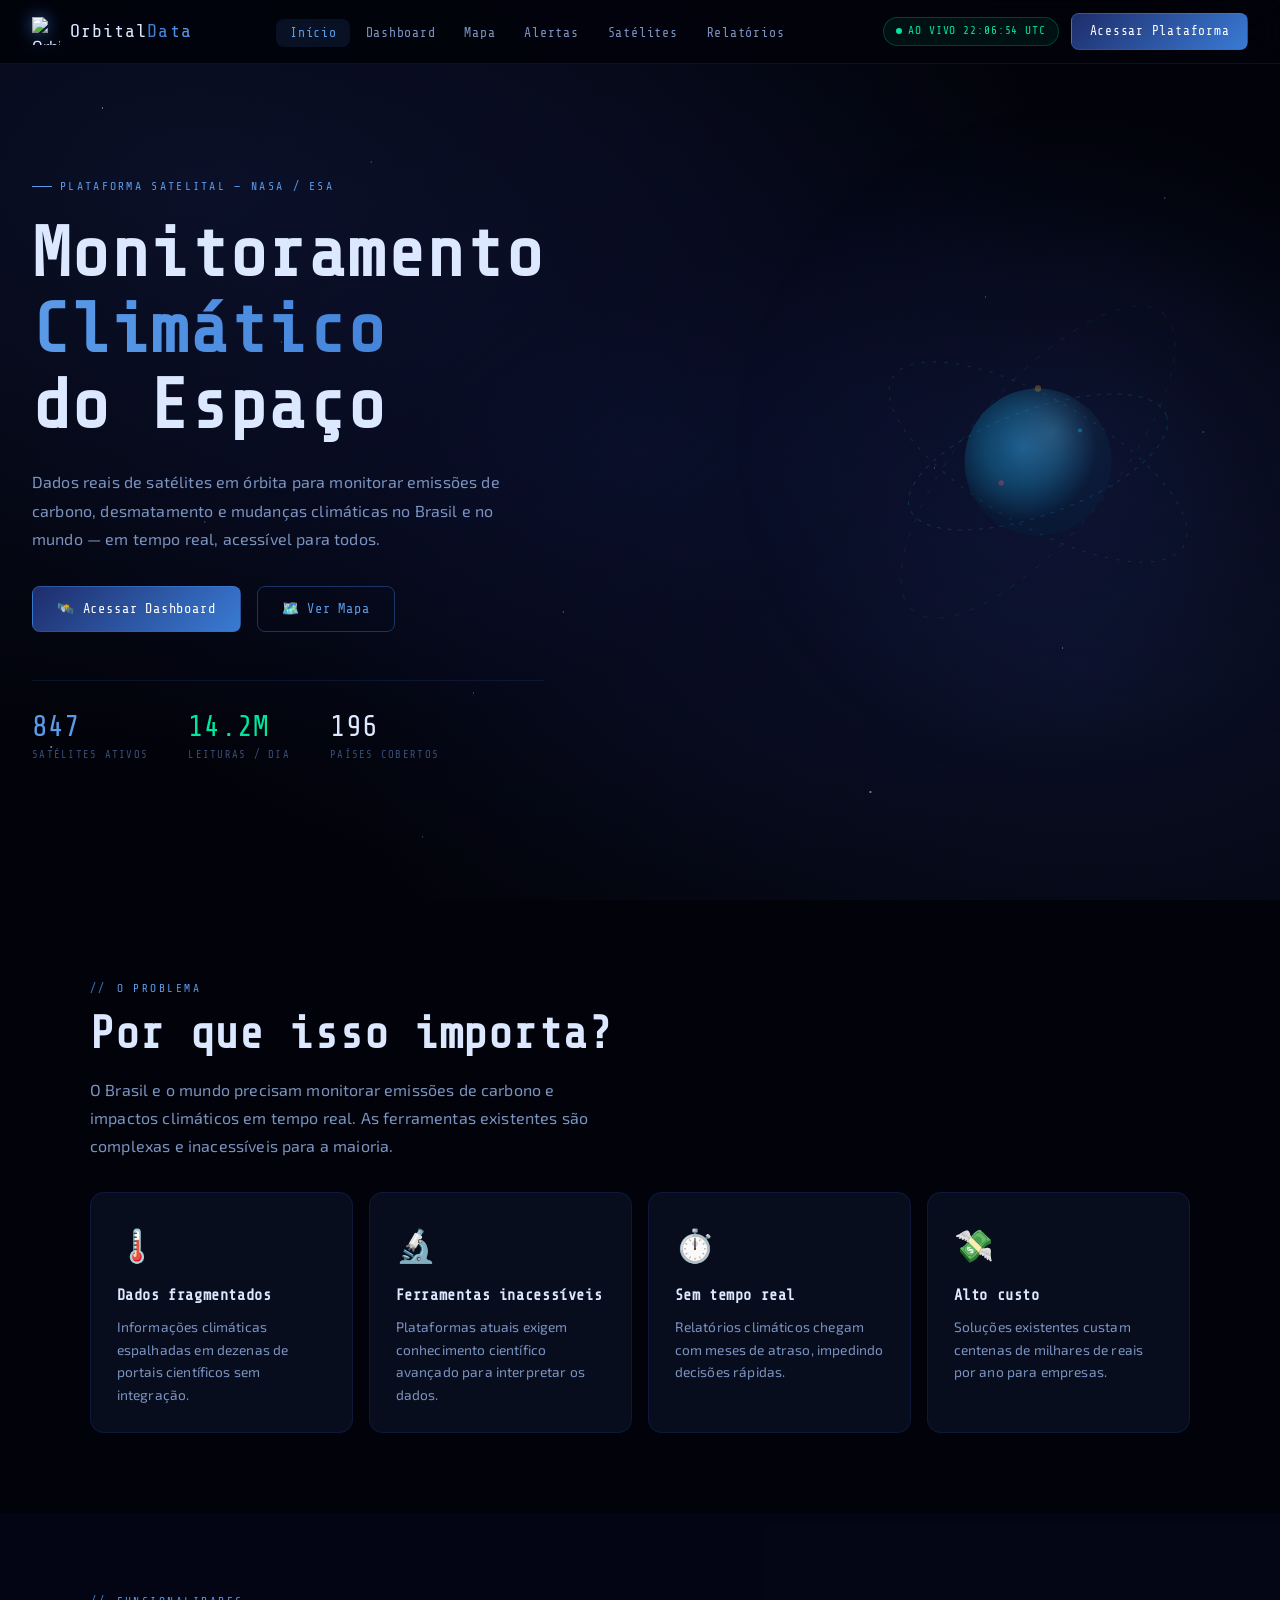
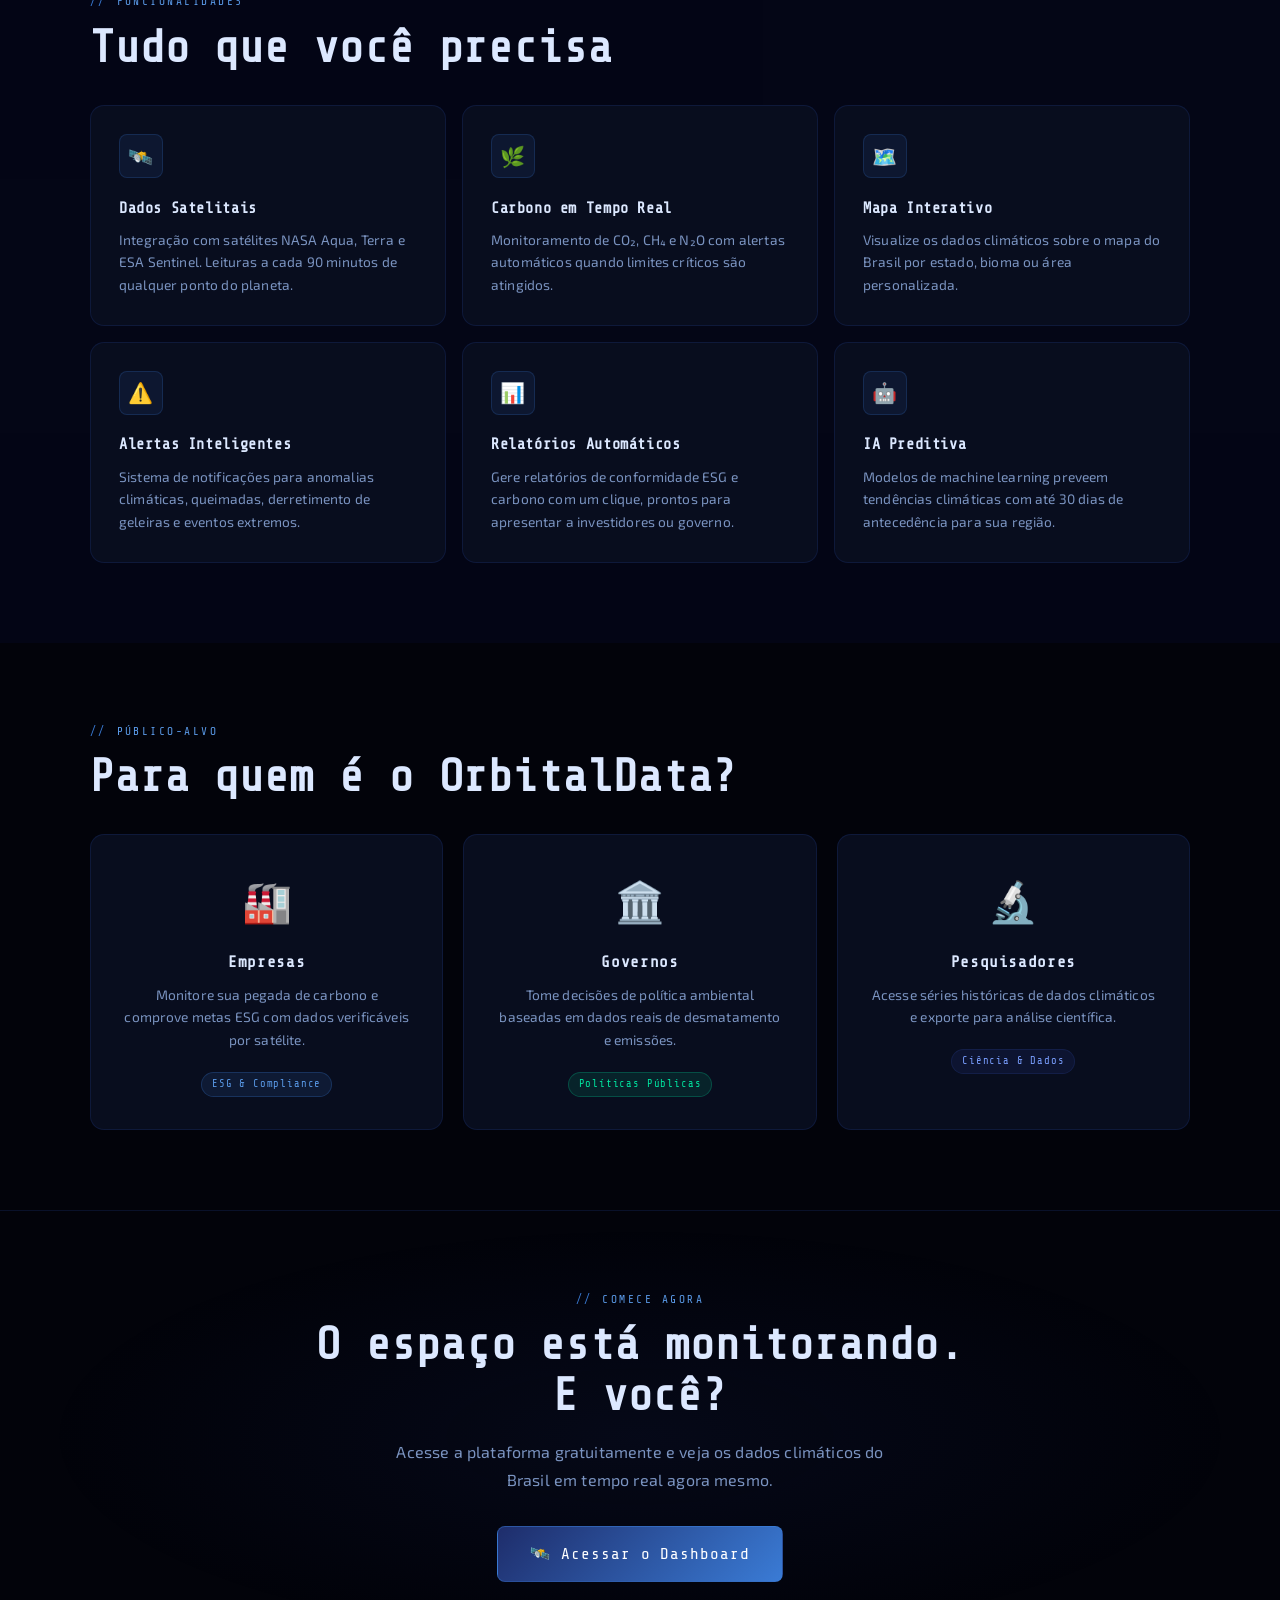
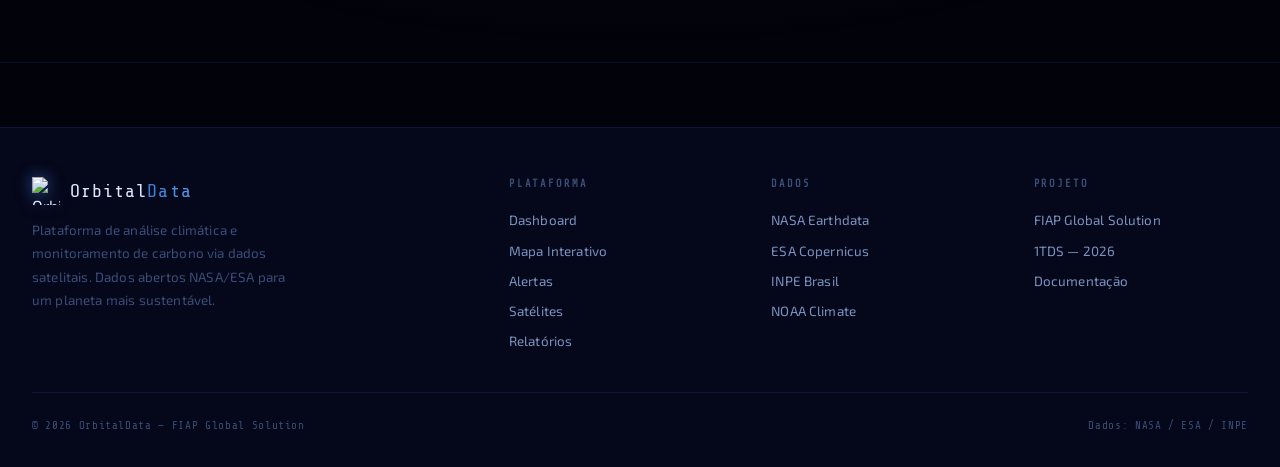
==== index.html @ 664d5ee8 "feat: estrutura inicial do projeto OrbitalData" ====
<!DOCTYPE html>
<html lang="pt-BR">
<head>
  <meta charset="UTF-8" />
  <meta name="viewport" content="width=device-width, initial-scale=1.0" />
  <link rel="icon" type="image/png" href="assets/orbitaldata.png" />
  <title>OrbitalData — Análise Climática via Satélite</title>
  <link rel="stylesheet" href="css/style.css" />
  <link rel="stylesheet" href="css/navbar.css" />
  <link rel="stylesheet" href="css/hero.css" />
  <link rel="stylesheet" href="css/components.css" />
</head>
<body>

  <!-- Fundo estrelado -->
  <div class="stars-bg"></div>

  <div class="page-wrapper">

    <!-- ══════════════════════════════════════
         NAVBAR
    ══════════════════════════════════════ -->
    <nav class="navbar">
      <div class="nav-logo">
        <img src="assets/orbitaldata.png" class="logo-img" alt="OrbitalData" />
        <span>Orbital<em>Data</em></span>
      </div>

      <ul class="nav-links">
        <li><a href="index.html" class="active">Início</a></li>
        <li><a href="pages/dashboard.html">Dashboard</a></li>
        <li><a href="pages/mapa.html">Mapa</a></li>
        <li><a href="pages/alertas.html">Alertas</a></li>
        <li><a href="pages/satelites.html">Satélites</a></li>
        <li><a href="pages/relatorios.html">Relatórios</a></li>
      </ul>

      <div class="nav-actions">
        <div class="nav-badge">
          <span class="dot"></span>
          AO VIVO
        </div>
        <a href="pages/dashboard.html" class="btn-nav">Acessar Plataforma</a>
      </div>
    </nav>

    <!-- ══════════════════════════════════════
         HERO
    ══════════════════════════════════════ -->
    <section class="hero">
      <div class="hero-glow"></div>

      <div class="hero-content fade-up">
        <div class="hero-eyebrow">Plataforma Satelital — NASA / ESA</div>

        <h1 class="hero-title">
          Monitoramento
          <span class="accent">Climático</span>
          do Espaço
        </h1>

        <p class="hero-desc">
          Dados reais de satélites em órbita para monitorar emissões de carbono,
          desmatamento e mudanças climáticas no Brasil e no mundo —
          em tempo real, acessível para todos.
        </p>

        <div class="hero-actions">
          <a href="pages/dashboard.html" class="btn btn-primary">
            🛰️ Acessar Dashboard
          </a>
          <a href="pages/mapa.html" class="btn btn-secondary">
            🗺️ Ver Mapa
          </a>
        </div>

        <div class="hero-stats">
          <div>
            <div class="hero-stat-val blue">847</div>
            <div class="hero-stat-label">Satélites Ativos</div>
          </div>
          <div>
            <div class="hero-stat-val green">14.2M</div>
            <div class="hero-stat-label">Leituras / Dia</div>
          </div>
          <div>
            <div class="hero-stat-val magenta">196</div>
            <div class="hero-stat-label">Países Cobertos</div>
          </div>
        </div>
      </div>

      <!-- Animação de órbita decorativa -->
      <div class="hero-orbit-viz fade-in delay-3">
        <svg viewBox="0 0 400 400" width="420" height="420" xmlns="http://www.w3.org/2000/svg">
          <!-- Terra -->
          <circle cx="200" cy="200" r="70" fill="url(#earthGrad)" />
          <circle cx="200" cy="200" r="70" fill="url(#cloudGrad)" opacity="0.3" />

          <!-- Órbitas -->
          <ellipse cx="200" cy="200" rx="130" ry="50" fill="none"
            stroke="rgba(0,195,255,0.2)" stroke-width="1" stroke-dasharray="4 6"
            transform="rotate(-20 200 200)" />
          <ellipse cx="200" cy="200" rx="160" ry="60" fill="none"
            stroke="rgba(0,255,157,0.15)" stroke-width="1" stroke-dasharray="3 8"
            transform="rotate(30 200 200)" />
          <ellipse cx="200" cy="200" rx="185" ry="70" fill="none"
            stroke="rgba(0,195,255,0.1)" stroke-width="1" stroke-dasharray="5 10"
            transform="rotate(-50 200 200)" />

          <!-- Satélite 1 -->
          <g id="sat1">
            <rect x="-6" y="-3" width="12" height="6" rx="1"
              fill="#00c3ff" opacity="0.9" />
            <rect x="-14" y="-1" width="8" height="2" rx="1" fill="#00c3ff" opacity="0.6" />
            <rect x="6" y="-1" width="8" height="2" rx="1" fill="#00c3ff" opacity="0.6" />
            <circle cx="0" cy="0" r="2" fill="white" opacity="0.9" />
          </g>

          <!-- Satélite 2 -->
          <g id="sat2">
            <rect x="-5" y="-2.5" width="10" height="5" rx="1"
              fill="#00ff9d" opacity="0.9" />
            <rect x="-12" y="-1" width="7" height="2" rx="1" fill="#00ff9d" opacity="0.6" />
            <rect x="5" y="-1" width="7" height="2" rx="1" fill="#00ff9d" opacity="0.6" />
          </g>

          <!-- Ponto de dados -->
          <circle cx="200" cy="130" r="3" fill="#ffb830" opacity="0.8">
            <animate attributeName="opacity" values="0.8;0.2;0.8" dur="2s" repeatCount="indefinite" />
          </circle>
          <circle cx="240" cy="170" r="2" fill="#00c3ff" opacity="0.6">
            <animate attributeName="opacity" values="0.6;0.1;0.6" dur="1.5s" repeatCount="indefinite" />
          </circle>
          <circle cx="165" cy="220" r="2.5" fill="#ff4560" opacity="0.7">
            <animate attributeName="opacity" values="0.7;0.2;0.7" dur="2.5s" repeatCount="indefinite" />
          </circle>

          <defs>
            <radialGradient id="earthGrad" cx="40%" cy="40%">
              <stop offset="0%" stop-color="#1a6b9a" />
              <stop offset="50%" stop-color="#0d4a6b" />
              <stop offset="100%" stop-color="#041428" />
            </radialGradient>
            <radialGradient id="cloudGrad" cx="60%" cy="30%">
              <stop offset="0%" stop-color="rgba(255,255,255,0.4)" />
              <stop offset="100%" stop-color="transparent" />
            </radialGradient>
          </defs>

          <!-- Animações dos satélites -->
          <animateTransform attributeName="transform" type="rotate"
            values="0 200 200;360 200 200" dur="12s" repeatCount="indefinite"
            xlink:href="#sat1" />
          <animateTransform attributeName="transform" type="rotate"
            values="180 200 200;-180 200 200" dur="18s" repeatCount="indefinite"
            xlink:href="#sat2" />
        </svg>
      </div>
    </section>

    <!-- ══════════════════════════════════════
         PROBLEMA QUE RESOLVE
    ══════════════════════════════════════ -->
    <section class="section-block">
      <div class="section-inner">
        <div class="section-eyebrow">O Problema</div>
        <h2 class="section-title">Por que isso importa?</h2>
        <p class="section-subtitle">
          O Brasil e o mundo precisam monitorar emissões de carbono e impactos climáticos
          em tempo real. As ferramentas existentes são complexas e inacessíveis para a maioria.
        </p>

        <div class="problem-grid mt-2">
          <div class="problem-card">
            <div class="problem-icon">🌡️</div>
            <h3>Dados fragmentados</h3>
            <p>Informações climáticas espalhadas em dezenas de portais científicos sem integração.</p>
          </div>
          <div class="problem-card">
            <div class="problem-icon">🔬</div>
            <h3>Ferramentas inacessíveis</h3>
            <p>Plataformas atuais exigem conhecimento científico avançado para interpretar os dados.</p>
          </div>
          <div class="problem-card">
            <div class="problem-icon">⏱️</div>
            <h3>Sem tempo real</h3>
            <p>Relatórios climáticos chegam com meses de atraso, impedindo decisões rápidas.</p>
          </div>
          <div class="problem-card">
            <div class="problem-icon">💸</div>
            <h3>Alto custo</h3>
            <p>Soluções existentes custam centenas de milhares de reais por ano para empresas.</p>
          </div>
        </div>
      </div>
    </section>

    <!-- ══════════════════════════════════════
         FEATURES
    ══════════════════════════════════════ -->
    <section class="section-block section-dark">
      <div class="section-inner">
        <div class="section-eyebrow">Funcionalidades</div>
        <h2 class="section-title">Tudo que você precisa</h2>

        <div class="grid-3 mt-2">
          <div class="feature-card fade-up delay-1">
            <div class="feature-icon">🛰️</div>
            <h3 class="feature-title">Dados Satelitais</h3>
            <p class="feature-desc">
              Integração com satélites NASA Aqua, Terra e ESA Sentinel.
              Leituras a cada 90 minutos de qualquer ponto do planeta.
            </p>
          </div>
          <div class="feature-card fade-up delay-2">
            <div class="feature-icon">🌿</div>
            <h3 class="feature-title">Carbono em Tempo Real</h3>
            <p class="feature-desc">
              Monitoramento de CO₂, CH₄ e N₂O com alertas automáticos
              quando limites críticos são atingidos.
            </p>
          </div>
          <div class="feature-card fade-up delay-3">
            <div class="feature-icon">🗺️</div>
            <h3 class="feature-title">Mapa Interativo</h3>
            <p class="feature-desc">
              Visualize os dados climáticos sobre o mapa do Brasil
              por estado, bioma ou área personalizada.
            </p>
          </div>
          <div class="feature-card fade-up delay-1">
            <div class="feature-icon">⚠️</div>
            <h3 class="feature-title">Alertas Inteligentes</h3>
            <p class="feature-desc">
              Sistema de notificações para anomalias climáticas, queimadas,
              derretimento de geleiras e eventos extremos.
            </p>
          </div>
          <div class="feature-card fade-up delay-2">
            <div class="feature-icon">📊</div>
            <h3 class="feature-title">Relatórios Automáticos</h3>
            <p class="feature-desc">
              Gere relatórios de conformidade ESG e carbono com um clique,
              prontos para apresentar a investidores ou governo.
            </p>
          </div>
          <div class="feature-card fade-up delay-3">
            <div class="feature-icon">🤖</div>
            <h3 class="feature-title">IA Preditiva</h3>
            <p class="feature-desc">
              Modelos de machine learning preveem tendências climáticas
              com até 30 dias de antecedência para sua região.
            </p>
          </div>
        </div>
      </div>
    </section>

    <!-- ══════════════════════════════════════
         QUEM USA
    ══════════════════════════════════════ -->
    <section class="section-block">
      <div class="section-inner">
        <div class="section-eyebrow">Público-Alvo</div>
        <h2 class="section-title">Para quem é o OrbitalData?</h2>

        <div class="audience-grid mt-2">
          <div class="audience-card">
            <div class="audience-icon">🏭</div>
            <h3>Empresas</h3>
            <p>Monitore sua pegada de carbono e comprove metas ESG com dados verificáveis por satélite.</p>
            <span class="badge badge-cyan">ESG & Compliance</span>
          </div>
          <div class="audience-card">
            <div class="audience-icon">🏛️</div>
            <h3>Governos</h3>
            <p>Tome decisões de política ambiental baseadas em dados reais de desmatamento e emissões.</p>
            <span class="badge badge-green">Políticas Públicas</span>
          </div>
          <div class="audience-card">
            <div class="audience-icon">🔬</div>
            <h3>Pesquisadores</h3>
            <p>Acesse séries históricas de dados climáticos e exporte para análise científica.</p>
            <span class="badge badge-mag">Ciência & Dados</span>
          </div>
        </div>
      </div>
    </section>

    <!-- ══════════════════════════════════════
         CTA FINAL
    ══════════════════════════════════════ -->
    <section class="section-block cta-section">
      <div class="section-inner text-center">
        <div class="section-eyebrow" style="justify-content:center;">Comece agora</div>
        <h2 class="section-title" style="margin:0 auto 1rem;">
          O espaço está monitorando.<br>
          <span class="text-cyan">E você?</span>
        </h2>
        <p class="section-subtitle" style="margin:0 auto 2rem;">
          Acesse a plataforma gratuitamente e veja os dados climáticos do Brasil
          em tempo real agora mesmo.
        </p>
        <a href="pages/dashboard.html" class="btn btn-primary" style="font-size:1rem; padding: 0.875rem 2rem;">
          🛰️ Acessar o Dashboard
        </a>
      </div>
    </section>

    <!-- ══════════════════════════════════════
         FOOTER
    ══════════════════════════════════════ -->
    <footer class="footer">
      <div class="footer-grid">
        <div class="footer-brand">
          <div class="nav-logo">
            <img src="assets/orbitaldata.png" class="logo-img" alt="OrbitalData" />
            <span>Orbital<em>Data</em></span>
          </div>
          <p>Plataforma de análise climática e monitoramento de carbono via dados satelitais. Dados abertos NASA/ESA para um planeta mais sustentável.</p>
        </div>
        <div class="footer-col">
          <h4>Plataforma</h4>
          <a href="pages/dashboard.html">Dashboard</a>
          <a href="pages/mapa.html">Mapa Interativo</a>
          <a href="pages/alertas.html">Alertas</a>
          <a href="pages/satelites.html">Satélites</a>
          <a href="pages/relatorios.html">Relatórios</a>
        </div>
        <div class="footer-col">
          <h4>Dados</h4>
          <a href="#">NASA Earthdata</a>
          <a href="#">ESA Copernicus</a>
          <a href="#">INPE Brasil</a>
          <a href="#">NOAA Climate</a>
        </div>
        <div class="footer-col">
          <h4>Projeto</h4>
          <a href="#">FIAP Global Solution</a>
          <a href="#">1TDS — 2026</a>
          <a href="#">Documentação</a>
        </div>
      </div>
      <div class="footer-bottom">
        <span>© 2026 OrbitalData — FIAP Global Solution</span>
        <span>Dados: NASA / ESA / INPE</span>
      </div>
    </footer>

  </div><!-- /page-wrapper -->

  <script src="js/main.js"></script>
</body>
</html>
---- css/style.css ----
/* =============================================
   ORBITALDATA — Base: Variáveis, Reset, Tipografia
   ============================================= */

@import url('https://fonts.googleapis.com/css2?family=Share+Tech+Mono&family=Exo+2:wght@300;400;500;600;700;800&family=JetBrains+Mono:wght@300;400;500&display=swap');

:root {
  /* Fundos */
  --space-black:   #02030a;
  --deep-navy:     #05071a;
  --panel:         #080d1e;
  --panel-mid:     #0c1228;
  --panel-light:   #111830;
  --border:        rgba(40, 70, 160, 0.22);
  --border-glow:   rgba(50, 100, 200, 0.50);

  /* Cores */
  --blue:          #3a7bd5;
  --blue-bright:   #5a9ae8;
  --navy:          #1e2d6b;
  --galaxy:        #2a3f8f;
  --green:         #00e5a0;
  --green-dim:     rgba(0, 229, 160, 0.5);
  --amber:         #ffb830;
  --red:           #ff4560;

  /* Texto */
  --text-primary:  #dce8ff;
  --text-secondary:#7a93c0;
  --text-muted:    #3a4e78;

  /* Fontes */
  --font-display:  'Share Tech Mono', monospace;
  --font-body:     'Exo 2', sans-serif;
  --font-mono:     'JetBrains Mono', monospace;

  /* Misc */
  --radius:        8px;
  --radius-lg:     14px;
  --transition:    0.25s cubic-bezier(0.4, 0, 0.2, 1);
  --glow-blue:     0 0 28px rgba(58, 123, 213, 0.35), 0 0 60px rgba(58, 123, 213, 0.12);
  --glow-navy:     0 0 28px rgba(30, 45, 107, 0.50), 0 0 60px rgba(30, 45, 107, 0.20);
}

/* ── Reset ── */
*, *::before, *::after { box-sizing: border-box; margin: 0; padding: 0; }
html { scroll-behavior: smooth; font-size: 16px; }
body {
  background: var(--space-black);
  color: var(--text-primary);
  font-family: var(--font-body);
  font-weight: 400;
  font-size: 1rem;
  line-height: 1.65;
  letter-spacing: 0.01em;
  overflow-x: hidden;
  min-height: 100vh;
}
a { color: inherit; text-decoration: none; }
img { display: block; max-width: 100%; }
button { cursor: pointer; border: none; background: none; font: inherit; }
ul { list-style: none; }

/* ── Scrollbar ── */
::-webkit-scrollbar { width: 5px; }
::-webkit-scrollbar-track { background: var(--deep-navy); }
::-webkit-scrollbar-thumb { background: var(--panel-light); border-radius: 3px; }

/* ── Fundo estrelado ── */
.stars-bg {
  position: fixed; inset: 0; z-index: 0;
  background:
    radial-gradient(ellipse at 15% 20%, rgba(30, 45, 107, 0.30) 0%, transparent 55%),
    radial-gradient(ellipse at 85% 75%, rgba(42, 63, 143, 0.20) 0%, transparent 50%),
    radial-gradient(ellipse at 50% 50%, rgba(10, 15, 50, 0.5) 0%, transparent 70%),
    var(--space-black);
  pointer-events: none;
}
.stars-bg::before {
  content: '';
  position: absolute; inset: 0;
  background-image:
    radial-gradient(1px 1px at 8%  12%, rgba(255,255,255,0.75) 0%, transparent 100%),
    radial-gradient(1px 1px at 22% 38%, rgba(200,220,255,0.50) 0%, transparent 100%),
    radial-gradient(1.5px 1.5px at 58% 6%, rgba(180,200,255,0.85) 0%, transparent 100%),
    radial-gradient(1px 1px at 73% 52%, rgba(255,255,255,0.45) 0%, transparent 100%),
    radial-gradient(1px 1px at 91% 22%, rgba(200,210,255,0.60) 0%, transparent 100%),
    radial-gradient(1px 1px at 44% 68%, rgba(255,255,255,0.50) 0%, transparent 100%),
    radial-gradient(1.5px 1.5px at 4% 83%, rgba(255,255,255,0.70) 0%, transparent 100%),
    radial-gradient(1px 1px at 33% 93%, rgba(200,210,255,0.40) 0%, transparent 100%),
    radial-gradient(1px 1px at 83% 72%, rgba(255,255,255,0.60) 0%, transparent 100%),
    radial-gradient(1px 1px at 16% 58%, rgba(200,210,255,0.55) 0%, transparent 100%),
    radial-gradient(1.5px 1.5px at 68% 88%, rgba(255,255,255,0.70) 0%, transparent 100%),
    radial-gradient(1px 1px at 29% 18%, rgba(255,255,255,0.40) 0%, transparent 100%),
    radial-gradient(1px 1px at 94% 48%, rgba(200,210,255,0.60) 0%, transparent 100%),
    radial-gradient(1px 1px at 77% 33%, rgba(255,255,255,0.45) 0%, transparent 100%),
    radial-gradient(1px 1px at 37% 77%, rgba(200,210,255,0.50) 0%, transparent 100%);
}

/* ── Layout ── */
.page-wrapper  { position: relative; z-index: 1; }
.app-layout    { display: flex; min-height: 100vh; }
.main-content  { flex: 1; min-width: 0; padding: 1.5rem; padding-top: calc(64px + 1.5rem); }

/* ── Grid helpers ── */
.grid-2    { display: grid; grid-template-columns: repeat(2, 1fr); gap: 1rem; }
.grid-3    { display: grid; grid-template-columns: repeat(3, 1fr); gap: 1rem; }
.grid-4    { display: grid; grid-template-columns: repeat(4, 1fr); gap: 1rem; }
.grid-auto { display: grid; grid-template-columns: repeat(auto-fill, minmax(280px, 1fr)); gap: 1rem; }

/* ── Animações ── */
.fade-in { animation: fadeIn 0.6s ease forwards; }
.fade-up { animation: fadeUp 0.6s cubic-bezier(0.4,0,0.2,1) forwards; }
@keyframes fadeIn { from { opacity: 0; }             to { opacity: 1; transform: none; } }
@keyframes fadeUp { from { opacity: 0; transform: translateY(18px); } to { opacity: 1; transform: translateY(0); } }
.delay-1 { animation-delay: 0.1s; }
.delay-2 { animation-delay: 0.2s; }
.delay-3 { animation-delay: 0.3s; }
.delay-4 { animation-delay: 0.4s; }
.delay-5 { animation-delay: 0.5s; }

/* ── Utilidades ── */
.mono           { font-family: var(--font-mono); }
.text-blue      { color: var(--blue); }
.text-bright    { color: var(--blue-bright); }
.text-green     { color: var(--green); }
.text-amber     { color: var(--amber); }
.text-red       { color: var(--red); }
.text-muted     { color: var(--text-muted); }
.text-secondary { color: var(--text-secondary); }
.text-sm        { font-size: 0.85rem; }
.text-xs        { font-size: 0.73rem; }
.font-bold      { font-weight: 700; }
.font-display   { font-family: var(--font-display); }
.uppercase      { text-transform: uppercase; letter-spacing: 0.08em; }
.mb-05 { margin-bottom: 0.5rem; }
.mb-1  { margin-bottom: 1rem;   }
.mb-15 { margin-bottom: 1.5rem; }
.mb-2  { margin-bottom: 2rem;   }
.mt-1  { margin-top: 1rem;      }
.mt-2  { margin-top: 2rem;      }
.flex            { display: flex; }
.items-center    { align-items: center; }
.gap-05          { gap: 0.5rem; }
.gap-1           { gap: 1rem;   }
.gap-15          { gap: 1.5rem; }
.justify-between { justify-content: space-between; }
.w-full          { width: 100%; }
.relative        { position: relative; }
.overflow-hidden { overflow: hidden; }
.text-center     { text-align: center; }

/* ── Responsivo base ── */
@media (max-width: 1024px) {
  .grid-4 { grid-template-columns: repeat(2, 1fr); }
}
@media (max-width: 768px) {
  .grid-2, .grid-3 { grid-template-columns: 1fr; }
  .main-content { padding: 1rem; padding-top: calc(64px + 1rem); }
}
---- css/navbar.css ----
/* =============================================
   ORBITALDATA — Navbar
   ============================================= */

.navbar {
  position: fixed; top: 0; left: 0; right: 0; z-index: 1000;
  height: 64px;
  display: flex; align-items: center; justify-content: space-between;
  padding: 0 2rem;
  background: rgba(2, 3, 10, 0.90);
  backdrop-filter: blur(24px);
  border-bottom: 1px solid var(--border);
}

.nav-logo {
  display: flex; align-items: center; gap: 0.6rem;
}
.nav-logo img.logo-img {
  width: 28px; height: 28px;
  object-fit: contain;
  filter: drop-shadow(0 0 8px rgba(58, 123, 213, 0.7));
}
.nav-logo span {
  font-family: var(--font-display);
  font-size: 1.15rem;
  letter-spacing: 0.06em;
  color: var(--text-primary);
}
.nav-logo span em {
  background: linear-gradient(90deg, var(--blue), var(--blue-bright));
  -webkit-background-clip: text;
  -webkit-text-fill-color: transparent;
  background-clip: text;
  font-style: normal;
}

.nav-links {
  display: flex; align-items: center; gap: 0.1rem;
}
.nav-links a {
  padding: 0.4rem 0.85rem;
  font-family: var(--font-display);
  font-size: 0.82rem;
  letter-spacing: 0.06em;
  color: var(--text-secondary);
  border-radius: var(--radius);
  transition: color var(--transition), background var(--transition);
}
.nav-links a:hover { color: var(--text-primary); background: var(--panel-light); }
.nav-links a.active { color: var(--blue-bright); background: rgba(58, 123, 213, 0.12); }

.nav-actions { display: flex; align-items: center; gap: 0.75rem; }

.nav-badge {
  display: flex; align-items: center; gap: 0.4rem;
  padding: 0.28rem 0.75rem;
  background: rgba(0, 229, 160, 0.07);
  border: 1px solid rgba(0, 229, 160, 0.22);
  border-radius: 20px;
  font-family: var(--font-display);
  font-size: 0.7rem;
  letter-spacing: 0.08em;
  color: var(--green);
}
.nav-badge .dot {
  width: 6px; height: 6px;
  background: var(--green);
  border-radius: 50%;
  animation: pulse-dot 2s infinite;
}
@keyframes pulse-dot {
  0%, 100% { opacity: 1; box-shadow: 0 0 0 0 rgba(0,229,160,0.5); }
  50%       { opacity: 0.5; box-shadow: 0 0 0 5px rgba(0,229,160,0); }
}

.btn-nav {
  padding: 0.42rem 1.1rem;
  background: linear-gradient(135deg, var(--navy), var(--blue));
  color: #fff;
  border-radius: var(--radius);
  font-family: var(--font-display);
  font-size: 0.8rem;
  letter-spacing: 0.06em;
  transition: opacity var(--transition), box-shadow var(--transition);
  border: 1px solid rgba(58,123,213,0.4);
}
.btn-nav:hover { opacity: 0.85; box-shadow: var(--glow-blue); }

@media (max-width: 1024px) { .nav-links { display: none; } }
---- css/hero.css ----
/* =============================================
   ORBITALDATA — Hero (Landing Page)
   ============================================= */

.hero {
  min-height: 100vh;
  display: flex; align-items: center; justify-content: space-between;
  gap: 2rem; flex-wrap: wrap;
  padding: 6rem 2rem 4rem;
  position: relative; overflow: hidden;
}
.hero-glow {
  position: absolute;
  width: 700px; height: 700px;
  background: radial-gradient(circle, rgba(30,45,107,0.25) 0%, transparent 70%);
  top: 50%; right: -150px;
  transform: translateY(-50%);
  pointer-events: none;
}
.hero-content { max-width: 600px; }

.hero-eyebrow {
  display: inline-flex; align-items: center; gap: 0.5rem;
  font-family: var(--font-display);
  font-size: 0.72rem;
  letter-spacing: 0.2em;
  text-transform: uppercase;
  color: var(--blue-bright);
  margin-bottom: 1.25rem;
}
.hero-eyebrow::before {
  content: '';
  display: block; width: 20px; height: 1px;
  background: var(--blue-bright);
}

.hero-title {
  font-family: var(--font-display);
  font-size: clamp(2.4rem, 6vw, 4.4rem);
  line-height: 1.08;
  letter-spacing: 0.02em;
  margin-bottom: 1.5rem;
}
.hero-title .accent {
  background: linear-gradient(90deg, var(--blue-bright), var(--blue));
  -webkit-background-clip: text;
  -webkit-text-fill-color: transparent;
  background-clip: text;
  display: block;
}

.hero-desc {
  font-family: var(--font-body);
  font-size: 1rem;
  color: var(--text-secondary);
  line-height: 1.8;
  margin-bottom: 2rem;
  max-width: 500px;
}

.hero-actions { display: flex; gap: 1rem; flex-wrap: wrap; }

.hero-stats {
  display: flex; gap: 2.5rem;
  margin-top: 3rem;
  padding-top: 2rem;
  border-top: 1px solid var(--border);
  flex-wrap: wrap;
}
.hero-stat-val {
  font-family: var(--font-display);
  font-size: 1.8rem;
  line-height: 1;
  margin-bottom: 0.3rem;
}
.hero-stat-val.blue   { color: var(--blue-bright); }
.hero-stat-val.green  { color: var(--green); }
.hero-stat-val.galaxy { color: #7a9fff; }
.hero-stat-label {
  font-family: var(--font-display);
  font-size: 0.66rem;
  color: var(--text-muted);
  text-transform: uppercase;
  letter-spacing: 0.12em;
}

.hero-orbit-viz { flex-shrink: 0; opacity: 0.9; }

/* Sections */
.section-block { padding: 5rem 2rem; }
.section-block.section-dark { background: rgba(5, 7, 26, 0.75); }
.section-inner { max-width: 1100px; margin: 0 auto; }

.section-eyebrow {
  font-family: var(--font-display);
  font-size: 0.7rem;
  letter-spacing: 0.22em;
  text-transform: uppercase;
  color: var(--blue-bright);
  margin-bottom: 0.6rem;
  display: flex; align-items: center; gap: 0.5rem;
}
.section-eyebrow::before { content: '//'; color: var(--blue); margin-right: 0.1rem; }

.section-title {
  font-family: var(--font-display);
  font-size: clamp(1.8rem, 4vw, 2.8rem);
  line-height: 1.15;
  letter-spacing: 0.02em;
  margin-bottom: 1rem;
}
.section-subtitle {
  font-family: var(--font-body);
  color: var(--text-secondary);
  font-size: 1rem;
  max-width: 520px;
  line-height: 1.75;
}

/* Problem cards */
.problem-grid {
  display: grid;
  grid-template-columns: repeat(auto-fill, minmax(230px, 1fr));
  gap: 1rem; margin-top: 2rem;
}
.problem-card {
  background: var(--panel);
  border: 1px solid var(--border);
  border-radius: var(--radius-lg);
  padding: 1.6rem;
  transition: border-color var(--transition), box-shadow var(--transition);
}
.problem-card:hover { border-color: var(--border-glow); box-shadow: var(--glow-blue); }
.problem-icon { font-size: 2rem; margin-bottom: 0.75rem; }
.problem-card h3 { font-family: var(--font-display); font-size: 0.95rem; letter-spacing: 0.04em; margin-bottom: 0.5rem; }
.problem-card p  { font-size: 0.86rem; color: var(--text-secondary); line-height: 1.65; }

/* Feature cards */
.feature-card {
  background: var(--panel);
  border: 1px solid var(--border);
  border-radius: var(--radius-lg);
  padding: 1.75rem;
  transition: border-color var(--transition), box-shadow var(--transition), transform var(--transition);
}
.feature-card:hover { border-color: var(--border-glow); box-shadow: var(--glow-blue); transform: translateY(-3px); }
.feature-icon {
  width: 44px; height: 44px;
  background: rgba(58, 123, 213, 0.1);
  border: 1px solid rgba(58, 123, 213, 0.2);
  border-radius: var(--radius);
  display: flex; align-items: center; justify-content: center;
  font-size: 1.25rem;
  margin-bottom: 1.1rem;
}
.feature-title { font-family: var(--font-display); font-size: 0.95rem; letter-spacing: 0.04em; margin-bottom: 0.5rem; }
.feature-desc  { font-size: 0.86rem; color: var(--text-secondary); line-height: 1.65; }

/* Audience cards */
.audience-grid { display: grid; grid-template-columns: repeat(3,1fr); gap: 1.25rem; margin-top: 2rem; }
.audience-card {
  background: var(--panel);
  border: 1px solid var(--border);
  border-radius: var(--radius-lg);
  padding: 2rem; text-align: center;
  transition: all var(--transition);
}
.audience-card:hover { border-color: var(--border-glow); box-shadow: var(--glow-blue); transform: translateY(-3px); }
.audience-icon { font-size: 2.5rem; margin-bottom: 1rem; }
.audience-card h3 { font-family: var(--font-display); font-size: 1rem; letter-spacing: 0.04em; margin-bottom: 0.5rem; }
.audience-card p  { font-size: 0.86rem; color: var(--text-secondary); line-height: 1.65; margin-bottom: 1rem; }

/* CTA */
.cta-section {
  background: radial-gradient(ellipse at center, rgba(30,45,107,0.15) 0%, transparent 65%);
  border-top: 1px solid var(--border);
  border-bottom: 1px solid var(--border);
}

@media (max-width: 900px) { .hero-orbit-viz { display: none; } }
@media (max-width: 768px) {
  .hero { padding: 5rem 1.5rem 3rem; }
  .audience-grid { grid-template-columns: 1fr; }
}
---- css/components.css ----
/* =============================================
   ORBITALDATA — Components globais
   Botões, Badges, Cards, Tabelas, Sidebar, Footer
   ============================================= */

/* ── Buttons ── */
.btn {
  display: inline-flex; align-items: center; gap: 0.5rem;
  padding: 0.68rem 1.5rem;
  border-radius: var(--radius);
  font-family: var(--font-display);
  font-size: 0.85rem;
  letter-spacing: 0.06em;
  transition: all var(--transition);
  cursor: pointer;
}
.btn-primary {
  background: linear-gradient(135deg, var(--navy), var(--blue));
  color: #fff;
  border: 1px solid rgba(58,123,213,0.4);
}
.btn-primary:hover { box-shadow: var(--glow-blue); opacity: 0.9; }
.btn-secondary {
  background: transparent;
  color: var(--blue-bright);
  border: 1px solid rgba(58,123,213,0.4);
}
.btn-secondary:hover { background: rgba(58,123,213,0.1); }
.btn-ghost {
  background: var(--panel-light);
  color: var(--text-secondary);
  border: 1px solid var(--border);
}
.btn-ghost:hover { color: var(--text-primary); }
.btn-sm { padding: 0.38rem 0.85rem; font-size: 0.76rem; }
.btn-icon {
  padding: 0.48rem; border-radius: var(--radius);
  background: var(--panel-light);
  color: var(--text-secondary);
  display: inline-flex; align-items: center;
  border: 1px solid var(--border);
  transition: all var(--transition);
}
.btn-icon:hover { color: var(--blue-bright); background: rgba(58,123,213,0.1); }

/* ── Badge ── */
.badge {
  display: inline-flex; align-items: center; gap: 0.3rem;
  padding: 0.18rem 0.6rem;
  border-radius: 20px;
  font-family: var(--font-display);
  font-size: 0.65rem;
  letter-spacing: 0.08em;
}
.badge-blue    { background: rgba(58,123,213,0.12); color: var(--blue-bright); border: 1px solid rgba(58,123,213,0.25); }
.badge-navy    { background: rgba(30,45,107,0.25);  color: #7a9fff;            border: 1px solid rgba(30,45,107,0.4); }
.badge-green   { background: rgba(0,229,160,0.10);  color: var(--green);       border: 1px solid rgba(0,229,160,0.22); }
.badge-amber   { background: rgba(255,184,48,0.10); color: var(--amber);       border: 1px solid rgba(255,184,48,0.22); }
.badge-red     { background: rgba(255,69,96,0.10);  color: var(--red);         border: 1px solid rgba(255,69,96,0.22); }
/* aliases */
.badge-cyan { background: rgba(58,123,213,0.12); color: var(--blue-bright); border: 1px solid rgba(58,123,213,0.25); }
.badge-mag  { background: rgba(30,45,107,0.25);  color: #7a9fff;            border: 1px solid rgba(30,45,107,0.4); }
.badge-purple { background: rgba(30,45,107,0.25);  color: #7a9fff;          border: 1px solid rgba(30,45,107,0.4); }

/* ── Stat card ── */
.stat-card {
  background: var(--panel);
  border: 1px solid var(--border);
  border-radius: var(--radius-lg);
  padding: 1.25rem;
  position: relative; overflow: hidden;
  transition: border-color var(--transition), box-shadow var(--transition);
}
.stat-card::before {
  content: '';
  position: absolute; top: 0; left: 0; right: 0; height: 2px;
  background: linear-gradient(90deg, var(--navy), var(--blue));
  opacity: 0; transition: opacity var(--transition);
}
.stat-card:hover { border-color: var(--border-glow); box-shadow: var(--glow-blue); }
.stat-card:hover::before { opacity: 1; }
.stat-label {
  font-family: var(--font-display);
  font-size: 0.65rem; letter-spacing: 0.14em;
  text-transform: uppercase; color: var(--text-muted);
  margin-bottom: 0.5rem;
}
.stat-value {
  font-family: var(--font-display);
  font-size: 2rem; line-height: 1; margin-bottom: 0.35rem;
}
.stat-value.blue   { color: var(--blue-bright); }
.stat-value.navy   { color: #7a9fff; }
.stat-value.green  { color: var(--green); }
.stat-value.amber  { color: var(--amber); }
.stat-value.red    { color: var(--red); }
.stat-delta {
  font-family: var(--font-display);
  font-size: 0.68rem; color: var(--text-muted);
  display: flex; align-items: center; gap: 0.3rem;
}
.stat-delta.up   { color: var(--green); }
.stat-delta.down { color: var(--red); }

/* ── Panel ── */
.panel { background: var(--panel); border: 1px solid var(--border); border-radius: var(--radius-lg); overflow: hidden; }
.panel-header {
  display: flex; align-items: center; justify-content: space-between;
  padding: 0.9rem 1.25rem;
  border-bottom: 1px solid var(--border);
}
.panel-title {
  font-family: var(--font-display);
  font-size: 0.7rem; letter-spacing: 0.14em;
  text-transform: uppercase; color: var(--text-secondary);
}
.panel-title span { color: var(--blue-bright); margin-right: 0.4rem; }
.panel-body { padding: 1.25rem; }

/* ── Page header ── */
.page-header {
  display: flex; align-items: flex-start; justify-content: space-between;
  gap: 1rem; margin-bottom: 1.75rem; flex-wrap: wrap;
}
.page-header-left h1 {
  font-family: var(--font-display);
  font-size: 1.6rem; letter-spacing: 0.04em; margin-bottom: 0.25rem;
}
.page-header-left p { font-size: 0.86rem; color: var(--text-secondary); }
.page-header-actions { display: flex; gap: 0.5rem; align-items: center; }

/* ── Alert ── */
.alert {
  display: flex; align-items: flex-start; gap: 0.75rem;
  padding: 0.9rem 1rem; border-radius: var(--radius);
  border-left: 3px solid; background: var(--panel-mid);
}
.alert-icon { font-size: 1rem; flex-shrink: 0; margin-top: 0.1rem; }
.alert-text { font-size: 0.84rem; line-height: 1.55; }
.alert-title { font-family: var(--font-display); font-size: 0.82rem; letter-spacing: 0.04em; margin-bottom: 0.15rem; }
.alert-warning { border-color: var(--amber); } .alert-warning .alert-icon { color: var(--amber); }
.alert-info    { border-color: var(--blue);  } .alert-info    .alert-icon { color: var(--blue); }
.alert-success { border-color: var(--green); } .alert-success .alert-icon { color: var(--green); }
.alert-danger  { border-color: var(--red);   } .alert-danger  .alert-icon { color: var(--red); }

/* ── Progress bar ── */
.progress-bar-wrap { background: var(--panel-light); border-radius: 4px; overflow: hidden; height: 5px; }
.progress-bar-fill { height: 100%; border-radius: 4px; transition: width 1s ease; }
.progress-bar-fill.blue  { background: linear-gradient(90deg, var(--navy), var(--blue-bright)); }
.progress-bar-fill.green { background: linear-gradient(90deg, #00a870, var(--green)); }
.progress-bar-fill.amber { background: linear-gradient(90deg, var(--amber), #ffd280); }
.progress-bar-fill.red   { background: linear-gradient(90deg, var(--red), #ff8080); }

/* ── Data table ── */
.data-table { width: 100%; border-collapse: collapse; font-size: 0.85rem; }
.data-table th {
  padding: 0.65rem 1rem; text-align: left;
  font-family: var(--font-display);
  font-size: 0.65rem; letter-spacing: 0.14em;
  text-transform: uppercase; color: var(--text-muted);
  border-bottom: 1px solid var(--border);
}
.data-table td {
  padding: 0.8rem 1rem;
  border-bottom: 1px solid rgba(40,70,160,0.07);
  color: var(--text-secondary); vertical-align: middle;
}
.data-table tr:hover td { background: rgba(58,123,213,0.04); }
.data-table tr:last-child td { border-bottom: none; }
.data-table td strong { color: var(--text-primary); font-weight: 600; }

/* ── Sidebar ── */
.sidebar {
  width: 240px; flex-shrink: 0;
  background: var(--deep-navy);
  border-right: 1px solid var(--border);
  display: flex; flex-direction: column;
  height: 100vh; position: sticky; top: 0;
  padding-top: 64px;
}
.sidebar-section { padding: 1rem 0.75rem; }
.sidebar-label {
  font-family: var(--font-display);
  font-size: 0.6rem; letter-spacing: 0.18em;
  text-transform: uppercase; color: var(--text-muted);
  padding: 0 0.5rem; margin-bottom: 0.4rem;
}
.sidebar-link {
  display: flex; align-items: center; gap: 0.65rem;
  padding: 0.58rem 0.75rem; border-radius: var(--radius);
  color: var(--text-secondary);
  font-family: var(--font-display);
  font-size: 0.82rem; letter-spacing: 0.04em;
  transition: all var(--transition);
}
.sidebar-link:hover { color: var(--text-primary); background: var(--panel-light); }
.sidebar-link.active { color: var(--blue-bright); background: rgba(58,123,213,0.12); }
.sidebar-link .icon { font-size: 1rem; width: 20px; text-align: center; flex-shrink: 0; }
.sidebar-link .count {
  margin-left: auto;
  font-family: var(--font-display); font-size: 0.65rem;
  background: var(--panel-light); padding: 0.1rem 0.4rem;
  border-radius: 10px; color: var(--text-muted);
}

/* ── Footer ── */
.footer { background: var(--deep-navy); border-top: 1px solid var(--border); padding: 3rem 2rem 2rem; margin-top: 4rem; }
.footer-grid { display: grid; grid-template-columns: 2fr 1fr 1fr 1fr; gap: 3rem; margin-bottom: 2rem; }
.footer-brand p { font-size: 0.84rem; color: var(--text-muted); margin-top: 0.75rem; max-width: 260px; line-height: 1.75; }
.footer-col h4 {
  font-family: var(--font-display); font-size: 0.65rem;
  text-transform: uppercase; letter-spacing: 0.18em;
  color: var(--text-muted); margin-bottom: 1rem;
}
.footer-col a { display: block; font-size: 0.84rem; color: var(--text-secondary); margin-bottom: 0.5rem; transition: color var(--transition); }
.footer-col a:hover { color: var(--blue-bright); }
.footer-bottom {
  display: flex; align-items: center; justify-content: space-between;
  padding-top: 1.5rem; border-top: 1px solid var(--border);
  font-family: var(--font-display); font-size: 0.68rem; color: var(--text-muted); letter-spacing: 0.06em;
}

/* ── Responsivo ── */
@media (max-width: 1024px) {
  .sidebar { display: none; }
  .footer-grid { grid-template-columns: 1fr 1fr; }
}
@media (max-width: 768px) {
  .footer-grid { grid-template-columns: 1fr; gap: 2rem; }
  .page-header { flex-direction: column; }
}
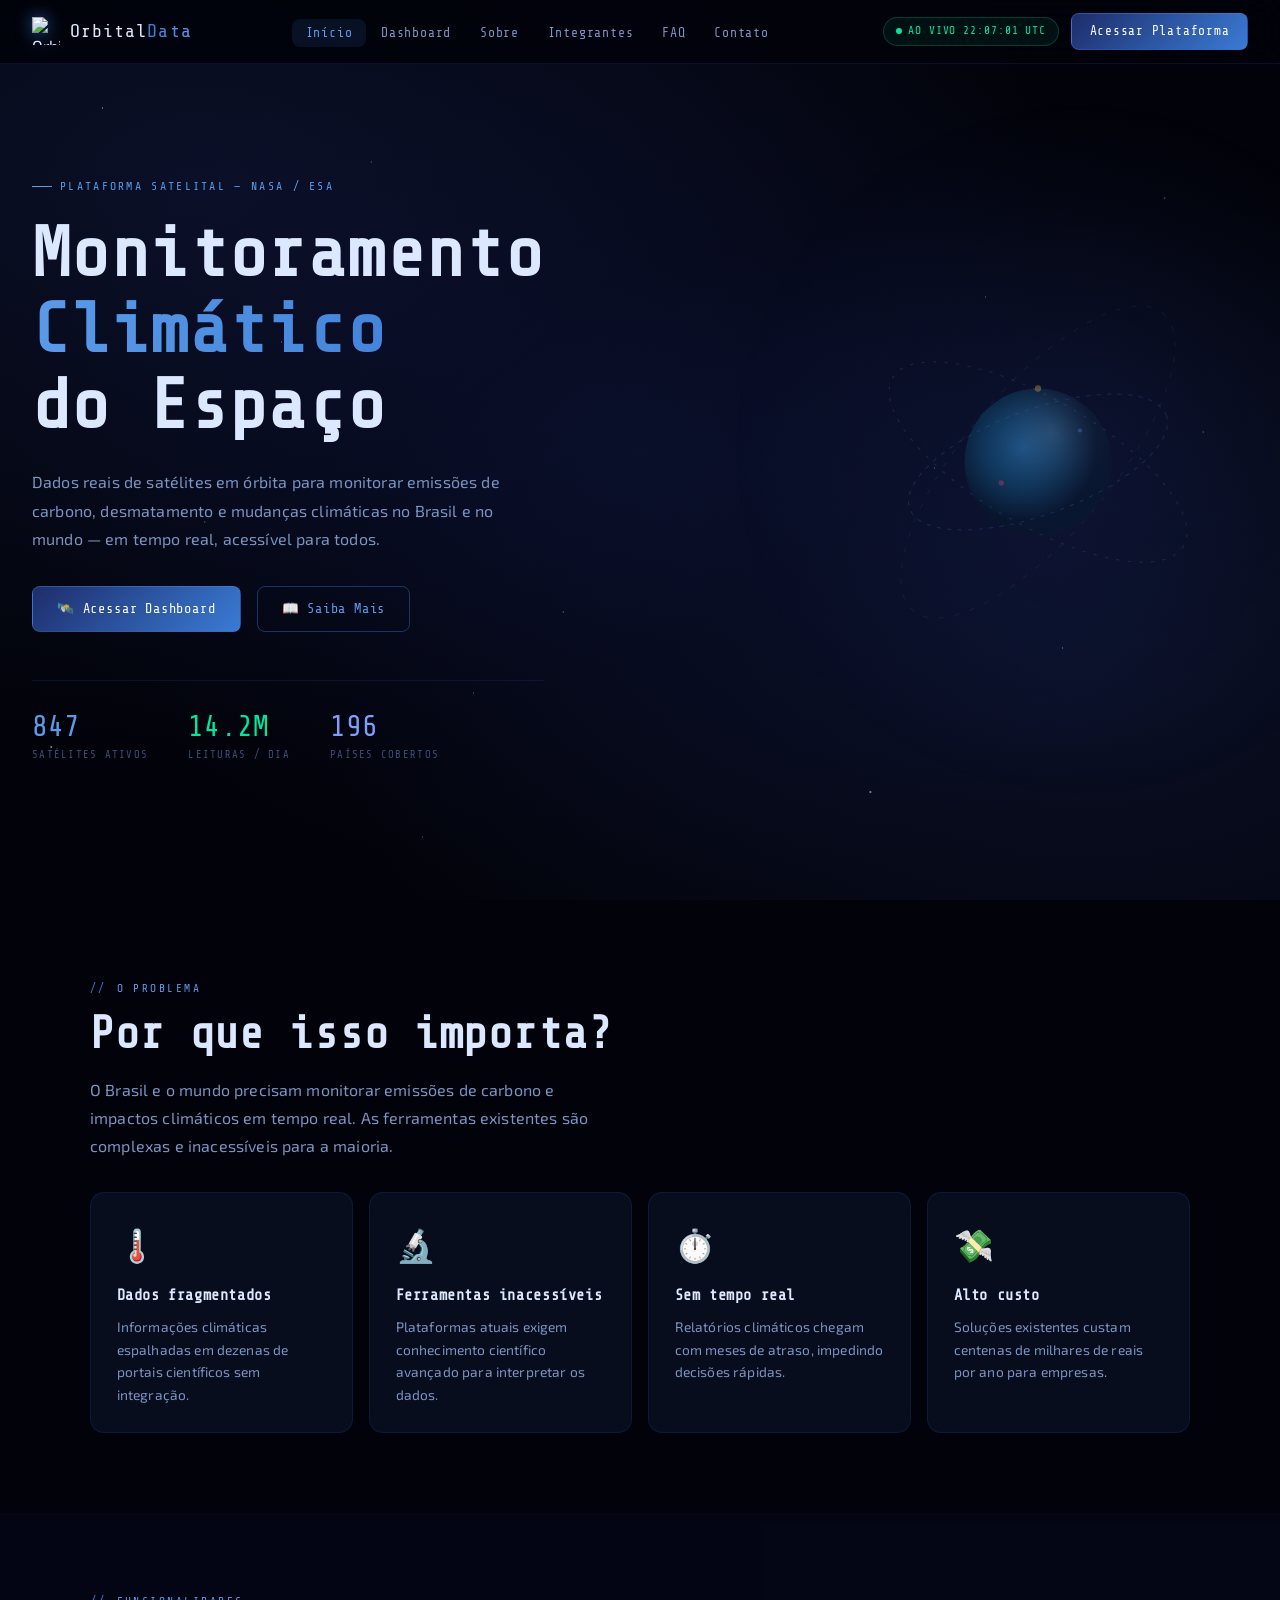
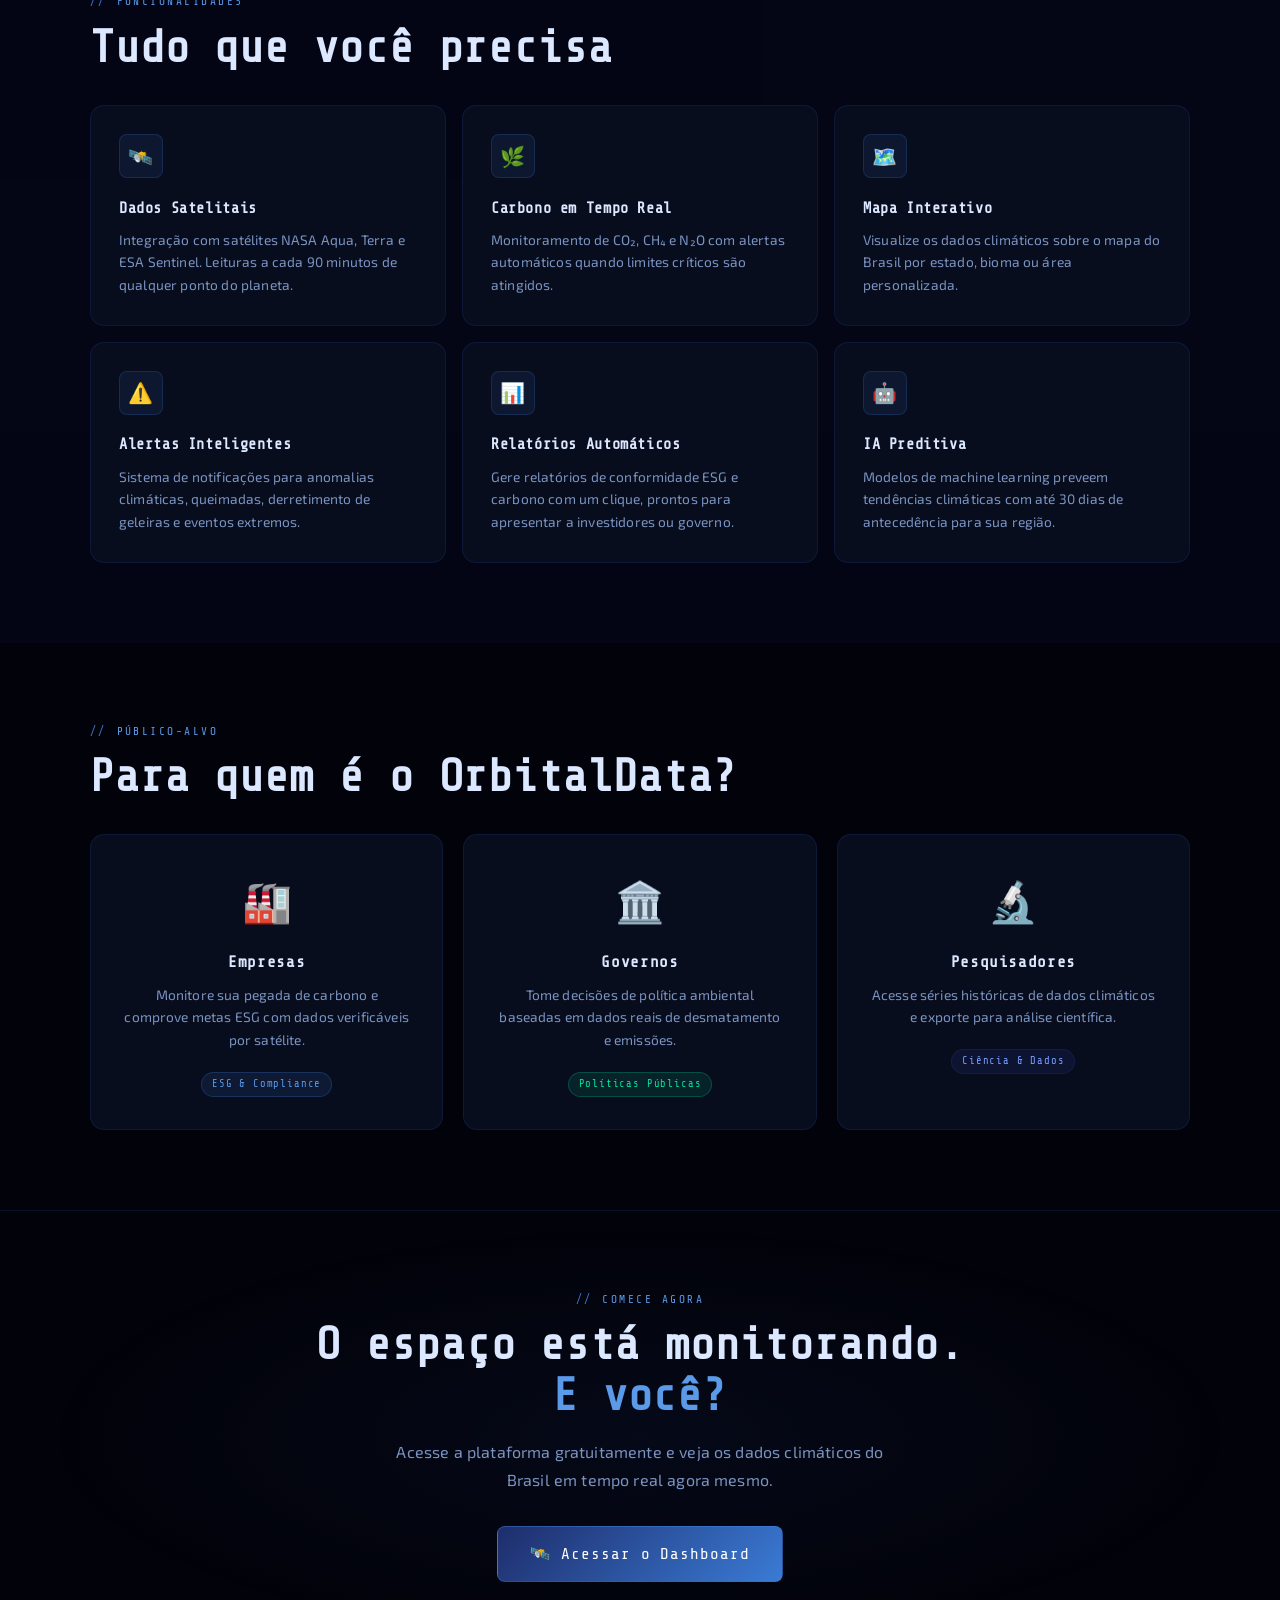
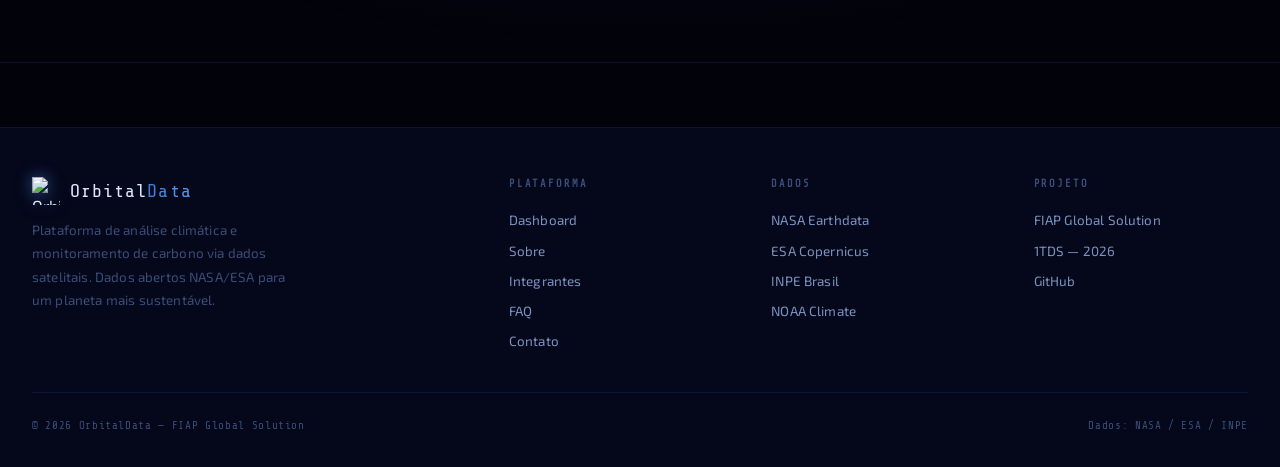
==== commit 789f1b73: "feat: adicionando faq e contato" ====
--- a/index.html
+++ b/index.html
@@ -3,7 +3,6 @@
 <head>
   <meta charset="UTF-8" />
   <meta name="viewport" content="width=device-width, initial-scale=1.0" />
-  <link rel="icon" type="image/png" href="assets/orbitaldata.png" />
   <title>OrbitalData — Análise Climática via Satélite</title>
   <link rel="stylesheet" href="css/style.css" />
   <link rel="stylesheet" href="css/navbar.css" />
@@ -12,41 +11,31 @@
 </head>
 <body>
 
-  <!-- Fundo estrelado -->
   <div class="stars-bg"></div>
 
   <div class="page-wrapper">
 
-    <!-- ══════════════════════════════════════
-         NAVBAR
-    ══════════════════════════════════════ -->
+    <!-- ══ NAVBAR ══ -->
     <nav class="navbar">
       <div class="nav-logo">
         <img src="assets/orbitaldata.png" class="logo-img" alt="OrbitalData" />
         <span>Orbital<em>Data</em></span>
       </div>
-
       <ul class="nav-links">
         <li><a href="index.html" class="active">Início</a></li>
         <li><a href="pages/dashboard.html">Dashboard</a></li>
-        <li><a href="pages/mapa.html">Mapa</a></li>
-        <li><a href="pages/alertas.html">Alertas</a></li>
-        <li><a href="pages/satelites.html">Satélites</a></li>
-        <li><a href="pages/relatorios.html">Relatórios</a></li>
+        <li><a href="pages/sobre.html">Sobre</a></li>
+        <li><a href="pages/integrantes.html">Integrantes</a></li>
+        <li><a href="pages/faq.html">FAQ</a></li>
+        <li><a href="pages/contato.html">Contato</a></li>
       </ul>
-
       <div class="nav-actions">
-        <div class="nav-badge">
-          <span class="dot"></span>
-          AO VIVO
-        </div>
+        <div class="nav-badge"><span class="dot"></span> AO VIVO</div>
         <a href="pages/dashboard.html" class="btn-nav">Acessar Plataforma</a>
       </div>
     </nav>
 
-    <!-- ══════════════════════════════════════
-         HERO
-    ══════════════════════════════════════ -->
+    <!-- ══ HERO ══ -->
     <section class="hero">
       <div class="hero-glow"></div>
 
@@ -66,12 +55,8 @@
         </p>
 
         <div class="hero-actions">
-          <a href="pages/dashboard.html" class="btn btn-primary">
-            🛰️ Acessar Dashboard
-          </a>
-          <a href="pages/mapa.html" class="btn btn-secondary">
-            🗺️ Ver Mapa
-          </a>
+          <a href="pages/dashboard.html" class="btn btn-primary">🛰️ Acessar Dashboard</a>
+          <a href="pages/sobre.html" class="btn btn-secondary">📖 Saiba Mais</a>
         </div>
 
         <div class="hero-stats">
@@ -84,84 +69,66 @@
             <div class="hero-stat-label">Leituras / Dia</div>
           </div>
           <div>
-            <div class="hero-stat-val magenta">196</div>
+            <div class="hero-stat-val galaxy">196</div>
             <div class="hero-stat-label">Países Cobertos</div>
           </div>
         </div>
       </div>
 
-      <!-- Animação de órbita decorativa -->
+      <!-- Globo animado -->
       <div class="hero-orbit-viz fade-in delay-3">
         <svg viewBox="0 0 400 400" width="420" height="420" xmlns="http://www.w3.org/2000/svg">
-          <!-- Terra -->
           <circle cx="200" cy="200" r="70" fill="url(#earthGrad)" />
           <circle cx="200" cy="200" r="70" fill="url(#cloudGrad)" opacity="0.3" />
-
-          <!-- Órbitas -->
           <ellipse cx="200" cy="200" rx="130" ry="50" fill="none"
-            stroke="rgba(0,195,255,0.2)" stroke-width="1" stroke-dasharray="4 6"
+            stroke="rgba(58,123,213,0.25)" stroke-width="1" stroke-dasharray="4 6"
             transform="rotate(-20 200 200)" />
           <ellipse cx="200" cy="200" rx="160" ry="60" fill="none"
-            stroke="rgba(0,255,157,0.15)" stroke-width="1" stroke-dasharray="3 8"
+            stroke="rgba(90,154,232,0.18)" stroke-width="1" stroke-dasharray="3 8"
             transform="rotate(30 200 200)" />
           <ellipse cx="200" cy="200" rx="185" ry="70" fill="none"
-            stroke="rgba(0,195,255,0.1)" stroke-width="1" stroke-dasharray="5 10"
+            stroke="rgba(58,123,213,0.12)" stroke-width="1" stroke-dasharray="5 10"
             transform="rotate(-50 200 200)" />
-
-          <!-- Satélite 1 -->
           <g id="sat1">
-            <rect x="-6" y="-3" width="12" height="6" rx="1"
-              fill="#00c3ff" opacity="0.9" />
-            <rect x="-14" y="-1" width="8" height="2" rx="1" fill="#00c3ff" opacity="0.6" />
-            <rect x="6" y="-1" width="8" height="2" rx="1" fill="#00c3ff" opacity="0.6" />
+            <rect x="-6" y="-3" width="12" height="6" rx="1" fill="#5a9ae8" opacity="0.9" />
+            <rect x="-14" y="-1" width="8" height="2" rx="1" fill="#5a9ae8" opacity="0.6" />
+            <rect x="6" y="-1" width="8" height="2" rx="1" fill="#5a9ae8" opacity="0.6" />
             <circle cx="0" cy="0" r="2" fill="white" opacity="0.9" />
           </g>
-
-          <!-- Satélite 2 -->
           <g id="sat2">
-            <rect x="-5" y="-2.5" width="10" height="5" rx="1"
-              fill="#00ff9d" opacity="0.9" />
-            <rect x="-12" y="-1" width="7" height="2" rx="1" fill="#00ff9d" opacity="0.6" />
-            <rect x="5" y="-1" width="7" height="2" rx="1" fill="#00ff9d" opacity="0.6" />
+            <rect x="-5" y="-2.5" width="10" height="5" rx="1" fill="#00e5a0" opacity="0.9" />
+            <rect x="-12" y="-1" width="7" height="2" rx="1" fill="#00e5a0" opacity="0.6" />
+            <rect x="5" y="-1" width="7" height="2" rx="1" fill="#00e5a0" opacity="0.6" />
           </g>
-
-          <!-- Ponto de dados -->
           <circle cx="200" cy="130" r="3" fill="#ffb830" opacity="0.8">
             <animate attributeName="opacity" values="0.8;0.2;0.8" dur="2s" repeatCount="indefinite" />
           </circle>
-          <circle cx="240" cy="170" r="2" fill="#00c3ff" opacity="0.6">
+          <circle cx="240" cy="170" r="2" fill="#5a9ae8" opacity="0.6">
             <animate attributeName="opacity" values="0.6;0.1;0.6" dur="1.5s" repeatCount="indefinite" />
           </circle>
           <circle cx="165" cy="220" r="2.5" fill="#ff4560" opacity="0.7">
             <animate attributeName="opacity" values="0.7;0.2;0.7" dur="2.5s" repeatCount="indefinite" />
           </circle>
-
           <defs>
             <radialGradient id="earthGrad" cx="40%" cy="40%">
-              <stop offset="0%" stop-color="#1a6b9a" />
-              <stop offset="50%" stop-color="#0d4a6b" />
-              <stop offset="100%" stop-color="#041428" />
+              <stop offset="0%" stop-color="#1a5a8a" />
+              <stop offset="50%" stop-color="#0d3a5a" />
+              <stop offset="100%" stop-color="#041020" />
             </radialGradient>
             <radialGradient id="cloudGrad" cx="60%" cy="30%">
               <stop offset="0%" stop-color="rgba(255,255,255,0.4)" />
               <stop offset="100%" stop-color="transparent" />
             </radialGradient>
           </defs>
-
-          <!-- Animações dos satélites -->
-          <animateTransform attributeName="transform" type="rotate"
-            values="0 200 200;360 200 200" dur="12s" repeatCount="indefinite"
-            xlink:href="#sat1" />
-          <animateTransform attributeName="transform" type="rotate"
-            values="180 200 200;-180 200 200" dur="18s" repeatCount="indefinite"
-            xlink:href="#sat2" />
+          <animateTransform xlink:href="#sat1" attributeName="transform" type="rotate"
+            values="0 200 200;360 200 200" dur="12s" repeatCount="indefinite" />
+          <animateTransform xlink:href="#sat2" attributeName="transform" type="rotate"
+            values="180 200 200;-180 200 200" dur="18s" repeatCount="indefinite" />
         </svg>
       </div>
     </section>
 
-    <!-- ══════════════════════════════════════
-         PROBLEMA QUE RESOLVE
-    ══════════════════════════════════════ -->
+    <!-- ══ PROBLEMA ══ -->
     <section class="section-block">
       <div class="section-inner">
         <div class="section-eyebrow">O Problema</div>
@@ -170,8 +137,7 @@
           O Brasil e o mundo precisam monitorar emissões de carbono e impactos climáticos
           em tempo real. As ferramentas existentes são complexas e inacessíveis para a maioria.
         </p>
-
-        <div class="problem-grid mt-2">
+        <div class="problem-grid">
           <div class="problem-card">
             <div class="problem-icon">🌡️</div>
             <h3>Dados fragmentados</h3>
@@ -196,81 +162,57 @@
       </div>
     </section>
 
-    <!-- ══════════════════════════════════════
-         FEATURES
-    ══════════════════════════════════════ -->
+    <!-- ══ FEATURES ══ -->
     <section class="section-block section-dark">
       <div class="section-inner">
         <div class="section-eyebrow">Funcionalidades</div>
         <h2 class="section-title">Tudo que você precisa</h2>
-
         <div class="grid-3 mt-2">
           <div class="feature-card fade-up delay-1">
             <div class="feature-icon">🛰️</div>
             <h3 class="feature-title">Dados Satelitais</h3>
-            <p class="feature-desc">
-              Integração com satélites NASA Aqua, Terra e ESA Sentinel.
-              Leituras a cada 90 minutos de qualquer ponto do planeta.
-            </p>
+            <p class="feature-desc">Integração com satélites NASA Aqua, Terra e ESA Sentinel. Leituras a cada 90 minutos de qualquer ponto do planeta.</p>
           </div>
           <div class="feature-card fade-up delay-2">
             <div class="feature-icon">🌿</div>
             <h3 class="feature-title">Carbono em Tempo Real</h3>
-            <p class="feature-desc">
-              Monitoramento de CO₂, CH₄ e N₂O com alertas automáticos
-              quando limites críticos são atingidos.
-            </p>
+            <p class="feature-desc">Monitoramento de CO₂, CH₄ e N₂O com alertas automáticos quando limites críticos são atingidos.</p>
           </div>
           <div class="feature-card fade-up delay-3">
             <div class="feature-icon">🗺️</div>
             <h3 class="feature-title">Mapa Interativo</h3>
-            <p class="feature-desc">
-              Visualize os dados climáticos sobre o mapa do Brasil
-              por estado, bioma ou área personalizada.
-            </p>
+            <p class="feature-desc">Visualize os dados climáticos sobre o mapa do Brasil por estado, bioma ou área personalizada.</p>
           </div>
           <div class="feature-card fade-up delay-1">
             <div class="feature-icon">⚠️</div>
             <h3 class="feature-title">Alertas Inteligentes</h3>
-            <p class="feature-desc">
-              Sistema de notificações para anomalias climáticas, queimadas,
-              derretimento de geleiras e eventos extremos.
-            </p>
+            <p class="feature-desc">Sistema de notificações para anomalias climáticas, queimadas, derretimento de geleiras e eventos extremos.</p>
           </div>
           <div class="feature-card fade-up delay-2">
             <div class="feature-icon">📊</div>
             <h3 class="feature-title">Relatórios Automáticos</h3>
-            <p class="feature-desc">
-              Gere relatórios de conformidade ESG e carbono com um clique,
-              prontos para apresentar a investidores ou governo.
-            </p>
+            <p class="feature-desc">Gere relatórios de conformidade ESG e carbono com um clique, prontos para apresentar a investidores ou governo.</p>
           </div>
           <div class="feature-card fade-up delay-3">
             <div class="feature-icon">🤖</div>
             <h3 class="feature-title">IA Preditiva</h3>
-            <p class="feature-desc">
-              Modelos de machine learning preveem tendências climáticas
-              com até 30 dias de antecedência para sua região.
-            </p>
-          </div>
-        </div>
-      </div>
-    </section>
-
-    <!-- ══════════════════════════════════════
-         QUEM USA
-    ══════════════════════════════════════ -->
+            <p class="feature-desc">Modelos de machine learning preveem tendências climáticas com até 30 dias de antecedência para sua região.</p>
+          </div>
+        </div>
+      </div>
+    </section>
+
+    <!-- ══ PÚBLICO ══ -->
     <section class="section-block">
       <div class="section-inner">
         <div class="section-eyebrow">Público-Alvo</div>
         <h2 class="section-title">Para quem é o OrbitalData?</h2>
-
-        <div class="audience-grid mt-2">
+        <div class="audience-grid">
           <div class="audience-card">
             <div class="audience-icon">🏭</div>
             <h3>Empresas</h3>
             <p>Monitore sua pegada de carbono e comprove metas ESG com dados verificáveis por satélite.</p>
-            <span class="badge badge-cyan">ESG & Compliance</span>
+            <span class="badge badge-blue">ESG & Compliance</span>
           </div>
           <div class="audience-card">
             <div class="audience-icon">🏛️</div>
@@ -282,35 +224,30 @@
             <div class="audience-icon">🔬</div>
             <h3>Pesquisadores</h3>
             <p>Acesse séries históricas de dados climáticos e exporte para análise científica.</p>
-            <span class="badge badge-mag">Ciência & Dados</span>
-          </div>
-        </div>
-      </div>
-    </section>
-
-    <!-- ══════════════════════════════════════
-         CTA FINAL
-    ══════════════════════════════════════ -->
+            <span class="badge badge-navy">Ciência & Dados</span>
+          </div>
+        </div>
+      </div>
+    </section>
+
+    <!-- ══ CTA ══ -->
     <section class="section-block cta-section">
       <div class="section-inner text-center">
         <div class="section-eyebrow" style="justify-content:center;">Comece agora</div>
         <h2 class="section-title" style="margin:0 auto 1rem;">
           O espaço está monitorando.<br>
-          <span class="text-cyan">E você?</span>
+          <span style="color:var(--blue-bright)">E você?</span>
         </h2>
         <p class="section-subtitle" style="margin:0 auto 2rem;">
-          Acesse a plataforma gratuitamente e veja os dados climáticos do Brasil
-          em tempo real agora mesmo.
+          Acesse a plataforma gratuitamente e veja os dados climáticos do Brasil em tempo real agora mesmo.
         </p>
-        <a href="pages/dashboard.html" class="btn btn-primary" style="font-size:1rem; padding: 0.875rem 2rem;">
+        <a href="pages/dashboard.html" class="btn btn-primary" style="font-size:1rem;padding:0.875rem 2rem;">
           🛰️ Acessar o Dashboard
         </a>
       </div>
     </section>
 
-    <!-- ══════════════════════════════════════
-         FOOTER
-    ══════════════════════════════════════ -->
+    <!-- ══ FOOTER ══ -->
     <footer class="footer">
       <div class="footer-grid">
         <div class="footer-brand">
@@ -323,10 +260,10 @@
         <div class="footer-col">
           <h4>Plataforma</h4>
           <a href="pages/dashboard.html">Dashboard</a>
-          <a href="pages/mapa.html">Mapa Interativo</a>
-          <a href="pages/alertas.html">Alertas</a>
-          <a href="pages/satelites.html">Satélites</a>
-          <a href="pages/relatorios.html">Relatórios</a>
+          <a href="pages/sobre.html">Sobre</a>
+          <a href="pages/integrantes.html">Integrantes</a>
+          <a href="pages/faq.html">FAQ</a>
+          <a href="pages/contato.html">Contato</a>
         </div>
         <div class="footer-col">
           <h4>Dados</h4>
@@ -339,7 +276,7 @@
           <h4>Projeto</h4>
           <a href="#">FIAP Global Solution</a>
           <a href="#">1TDS — 2026</a>
-          <a href="#">Documentação</a>
+          <a href="https://github.com/yasminmatsuok/OrbitalData-" target="_blank">GitHub</a>
         </div>
       </div>
       <div class="footer-bottom">
@@ -348,7 +285,7 @@
       </div>
     </footer>
 
-  </div><!-- /page-wrapper -->
+  </div>
 
   <script src="js/main.js"></script>
 </body>
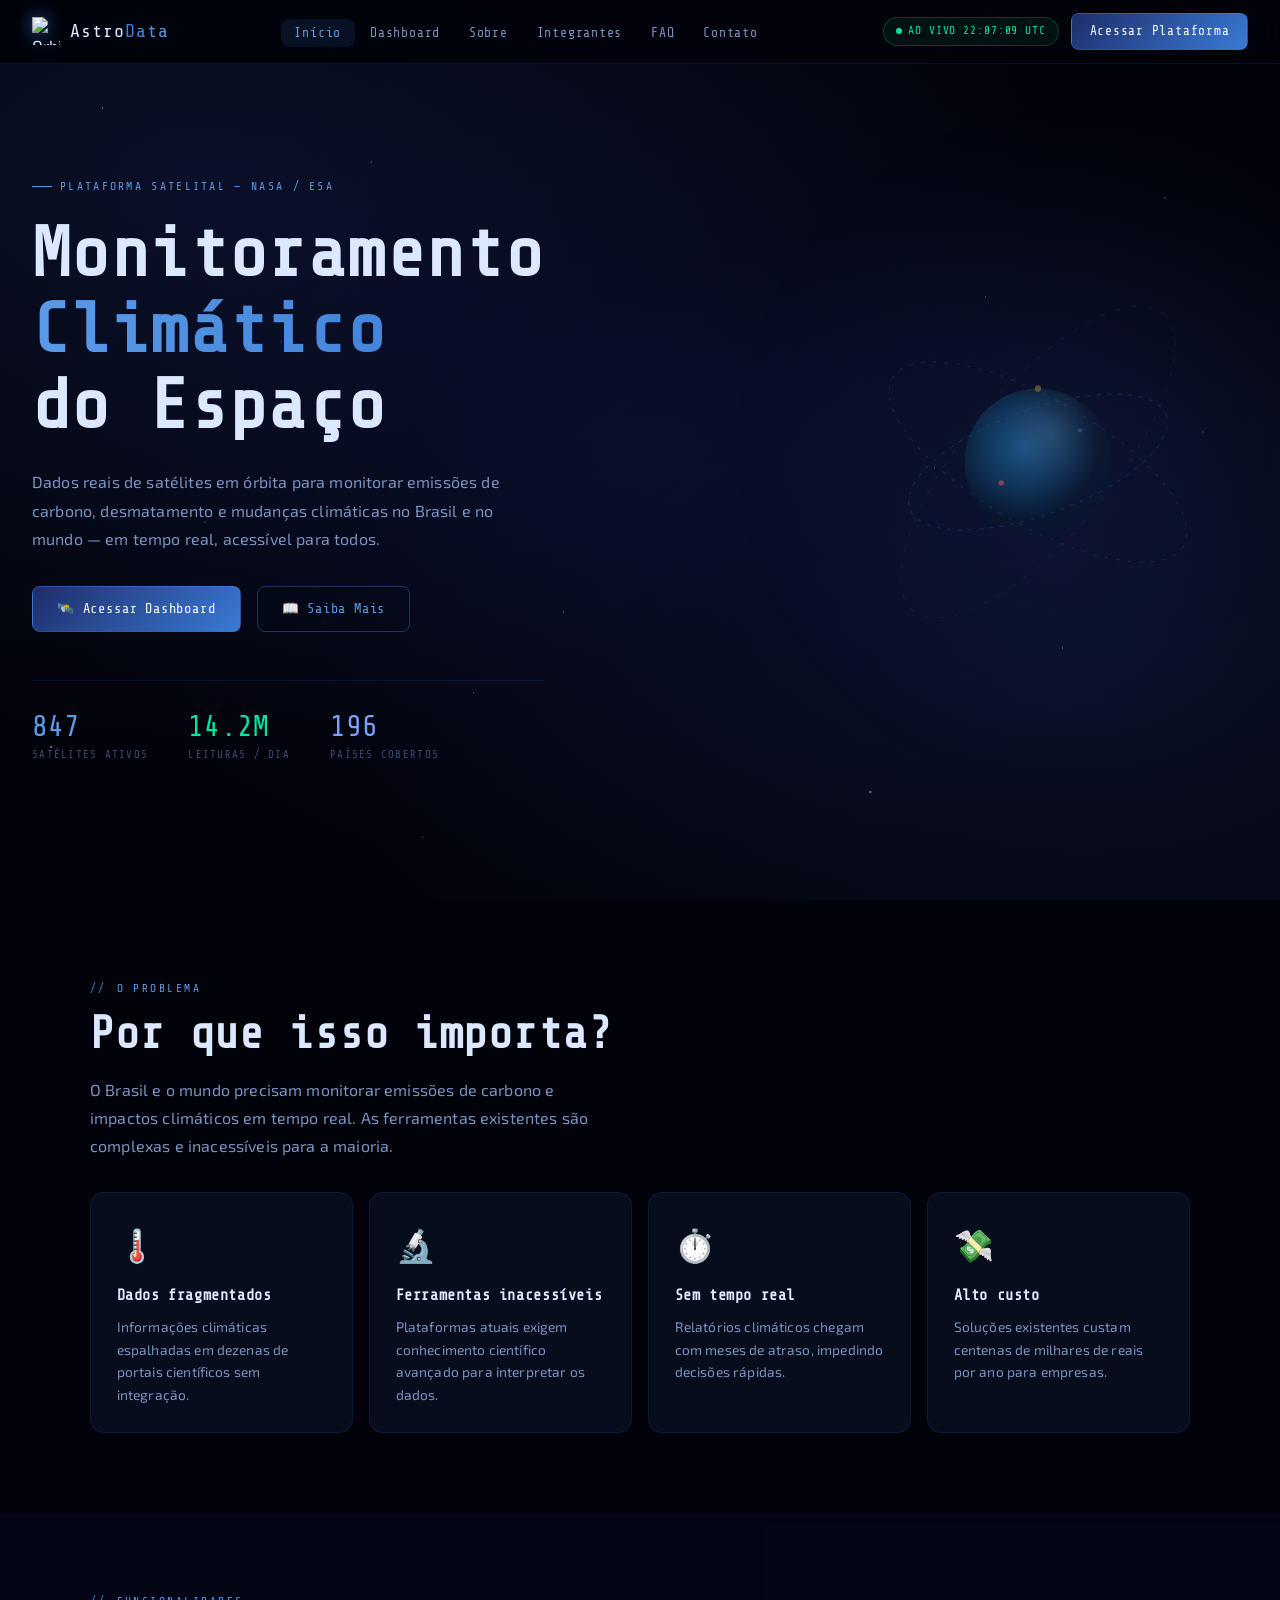
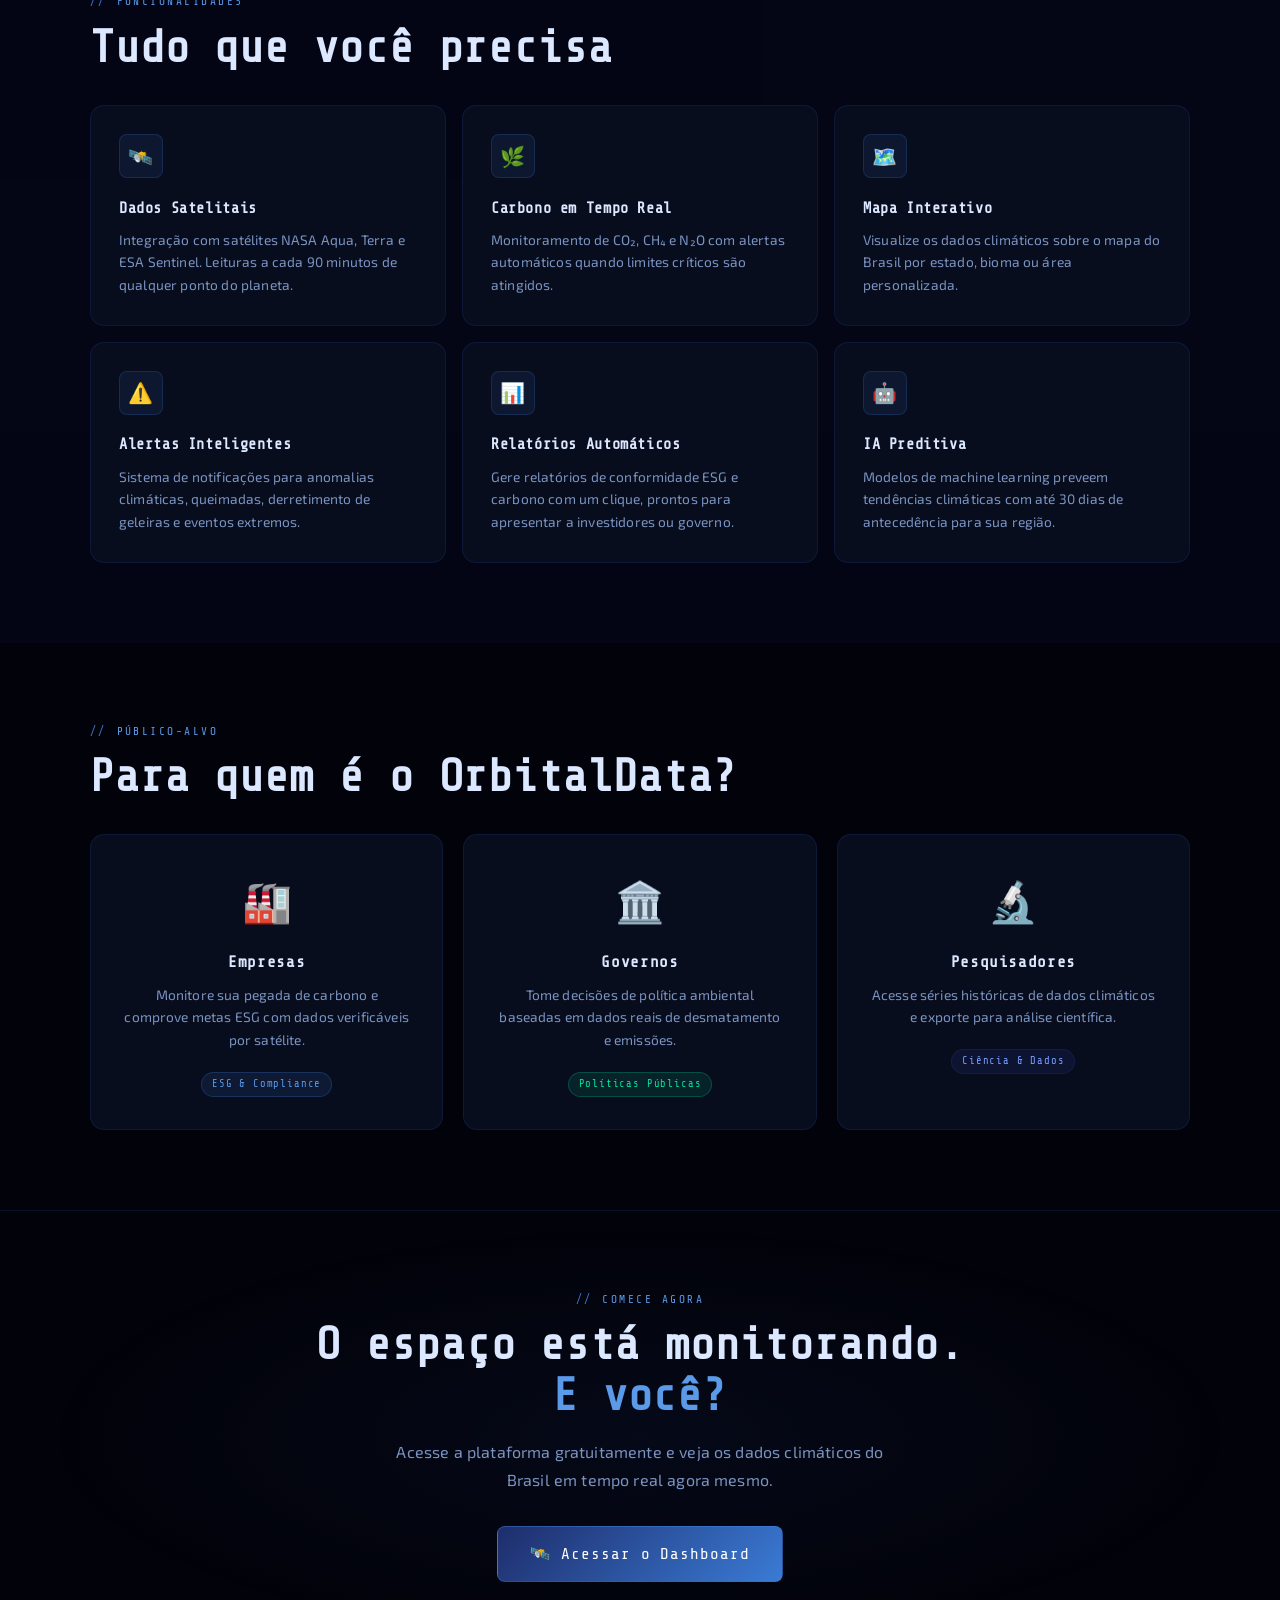
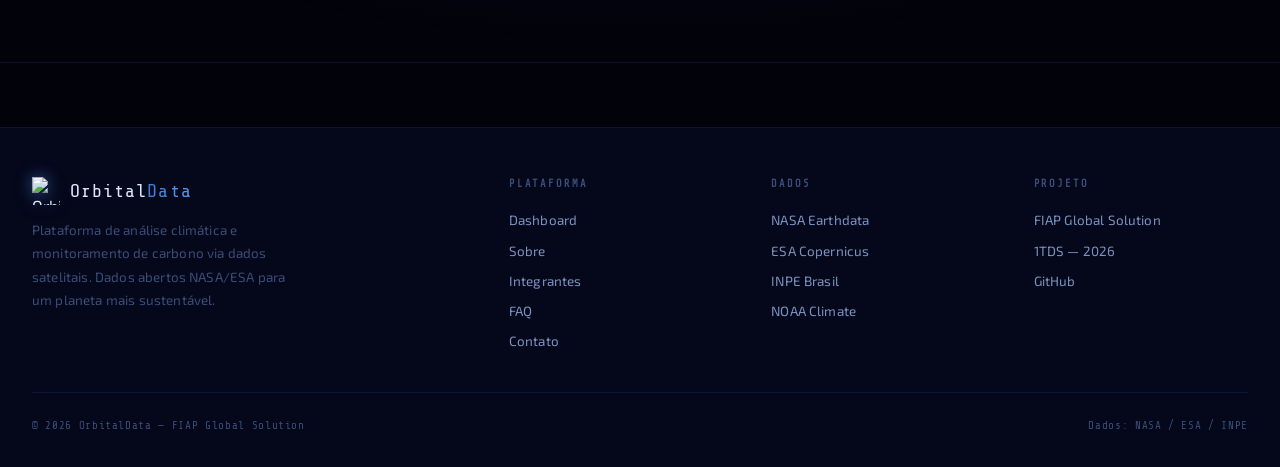
==== commit f0812b58: "Adicionei algumas coisas" ====
--- a/index.html
+++ b/index.html
@@ -3,7 +3,7 @@
 <head>
   <meta charset="UTF-8" />
   <meta name="viewport" content="width=device-width, initial-scale=1.0" />
-  <title>OrbitalData — Análise Climática via Satélite</title>
+  <title>AstroData — Análise Climática via Satélite</title>
   <link rel="stylesheet" href="css/style.css" />
   <link rel="stylesheet" href="css/navbar.css" />
   <link rel="stylesheet" href="css/hero.css" />
@@ -19,7 +19,7 @@
     <nav class="navbar">
       <div class="nav-logo">
         <img src="assets/orbitaldata.png" class="logo-img" alt="OrbitalData" />
-        <span>Orbital<em>Data</em></span>
+        <span>Astro<em>Data</em></span>
       </div>
       <ul class="nav-links">
         <li><a href="index.html" class="active">Início</a></li>
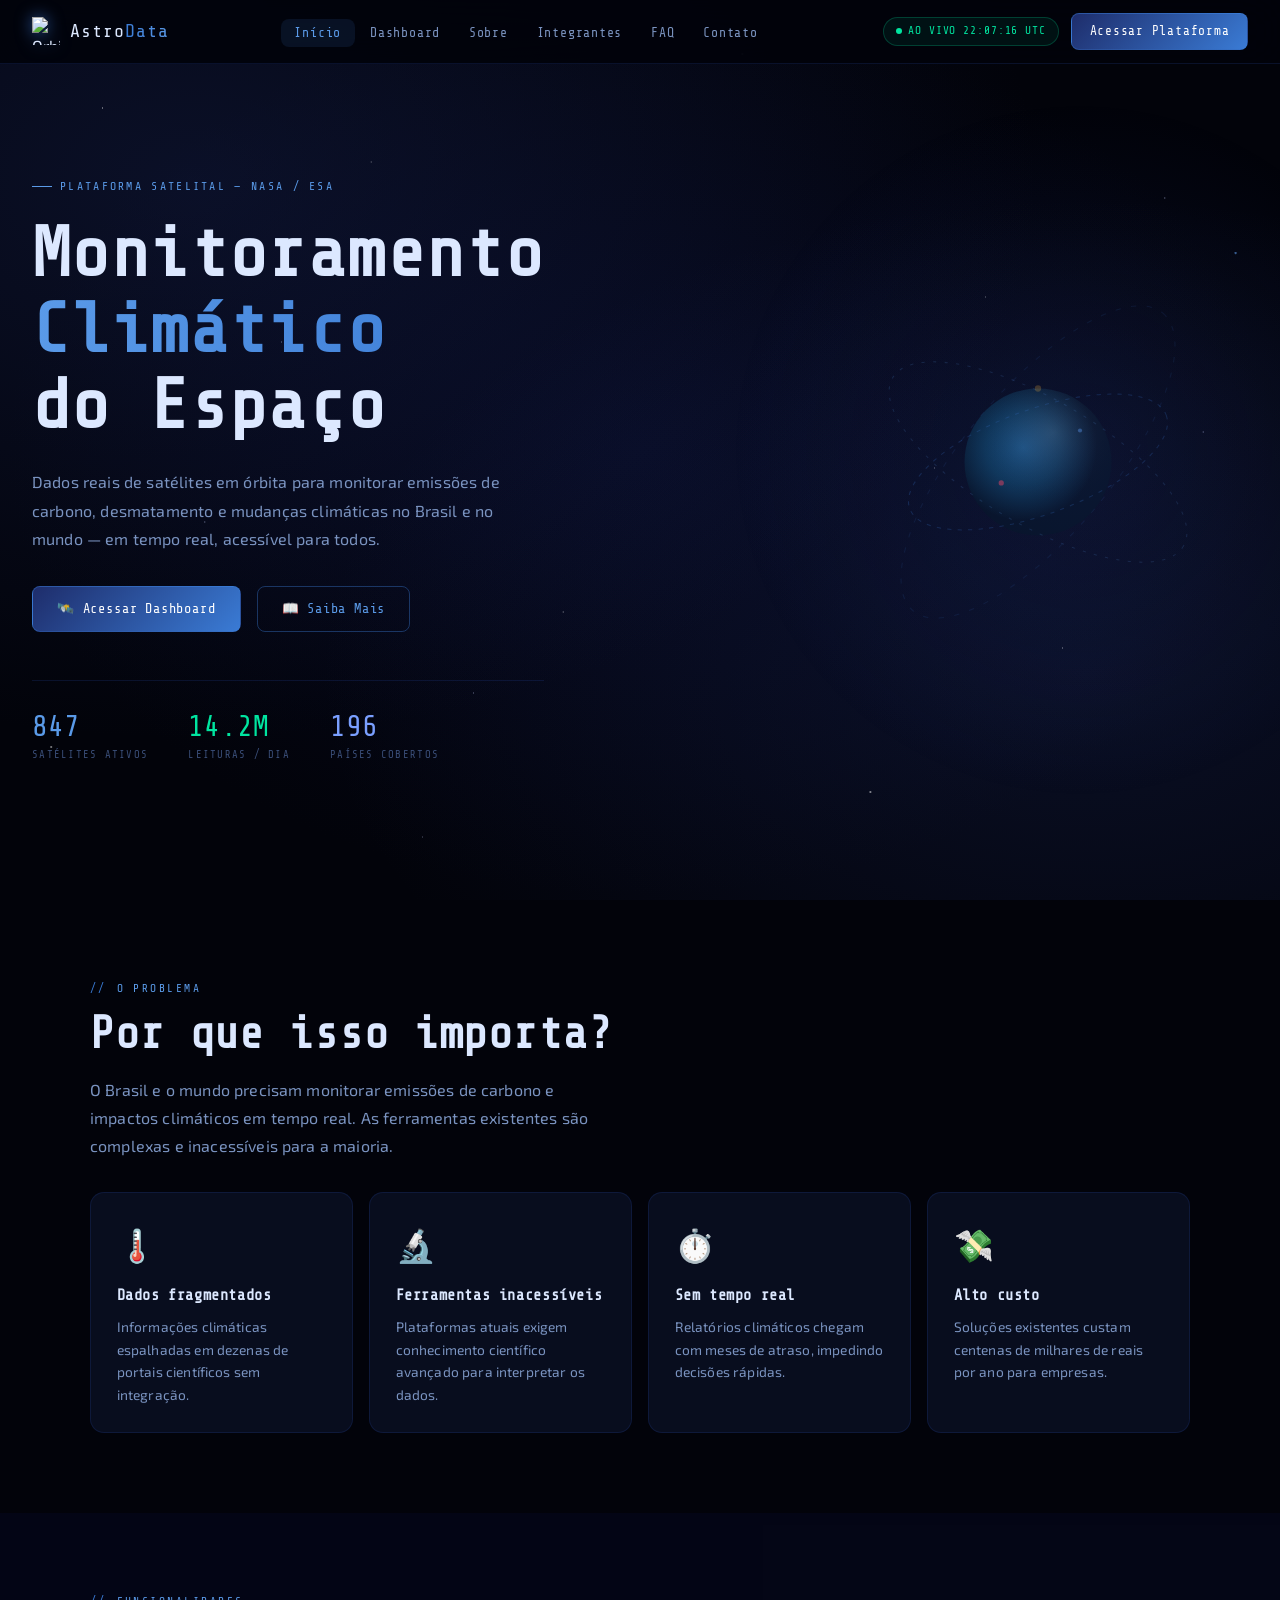
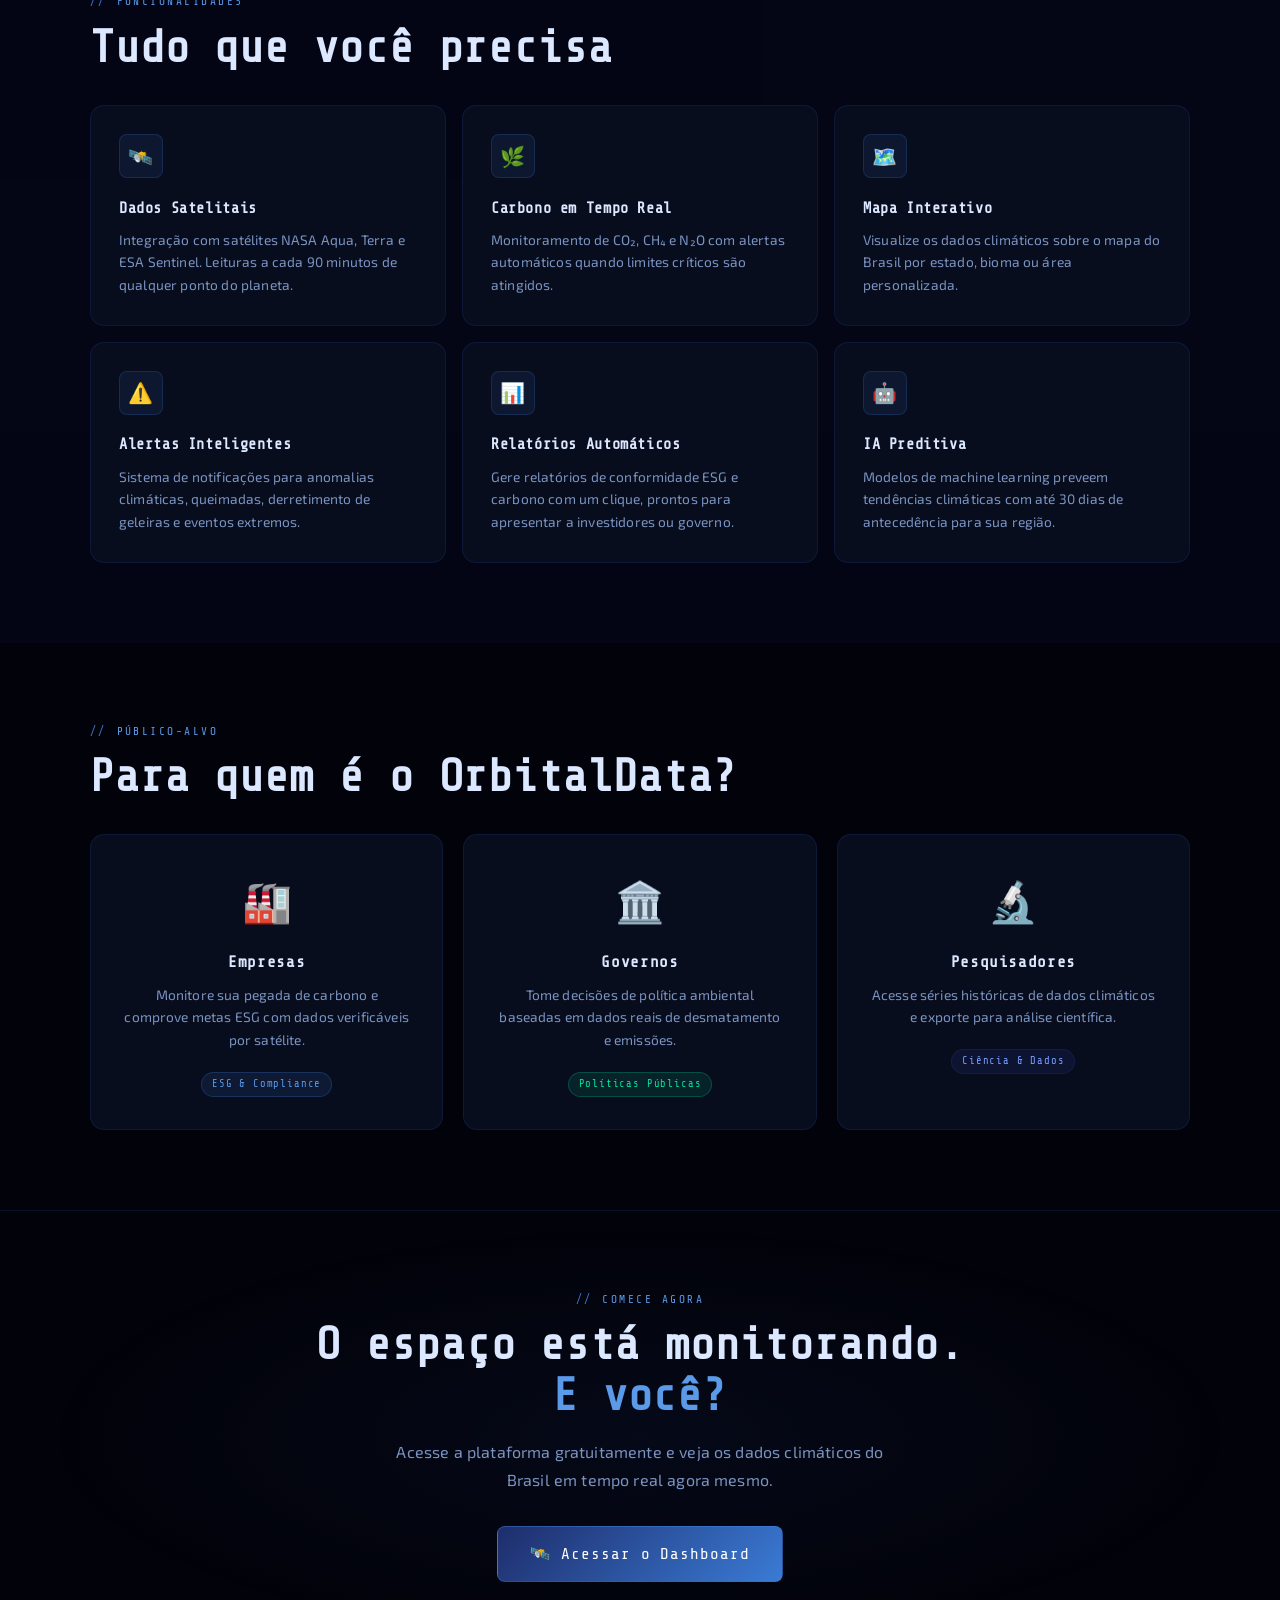
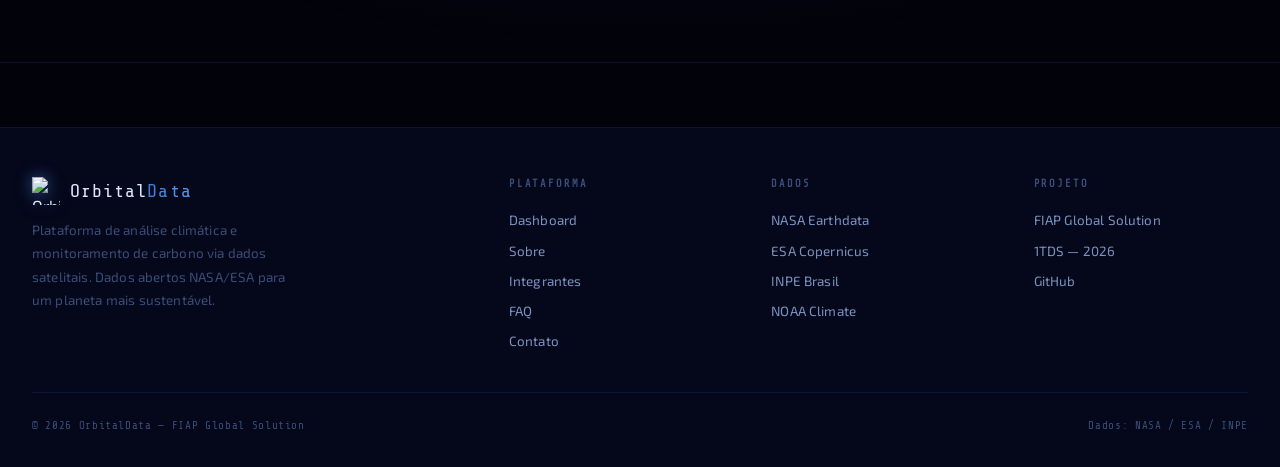
==== commit e0ccbf19: "Adicionando o chat web" ====
--- a/index.html
+++ b/index.html
@@ -288,5 +288,18 @@
   </div>
 
   <script src="js/main.js"></script>
+   <script>
+    window.watsonAssistantChatOptions = {
+      integrationID: "da29da2b-7a75-4986-a288-9aeac525a84c",
+      region: "https://integrations.us-south.assistant.watson.appdomain.cloud",
+      serviceInstanceID: "d9839a82-0465-406f-931e-29b800e2dcec",
+      onLoad: async (instance) => { await instance.render(); }
+    };
+    setTimeout(function(){
+      const t=document.createElement('script');
+      t.src="https://web-chat.global.assistant.watson.appdomain.cloud/versions/" + (window.watsonAssistantChatOptions.clientVersion || 'latest') + "/WatsonAssistantChatEntry.js";
+      document.head.appendChild(t);
+    });
+  </script>
 </body>
 </html>
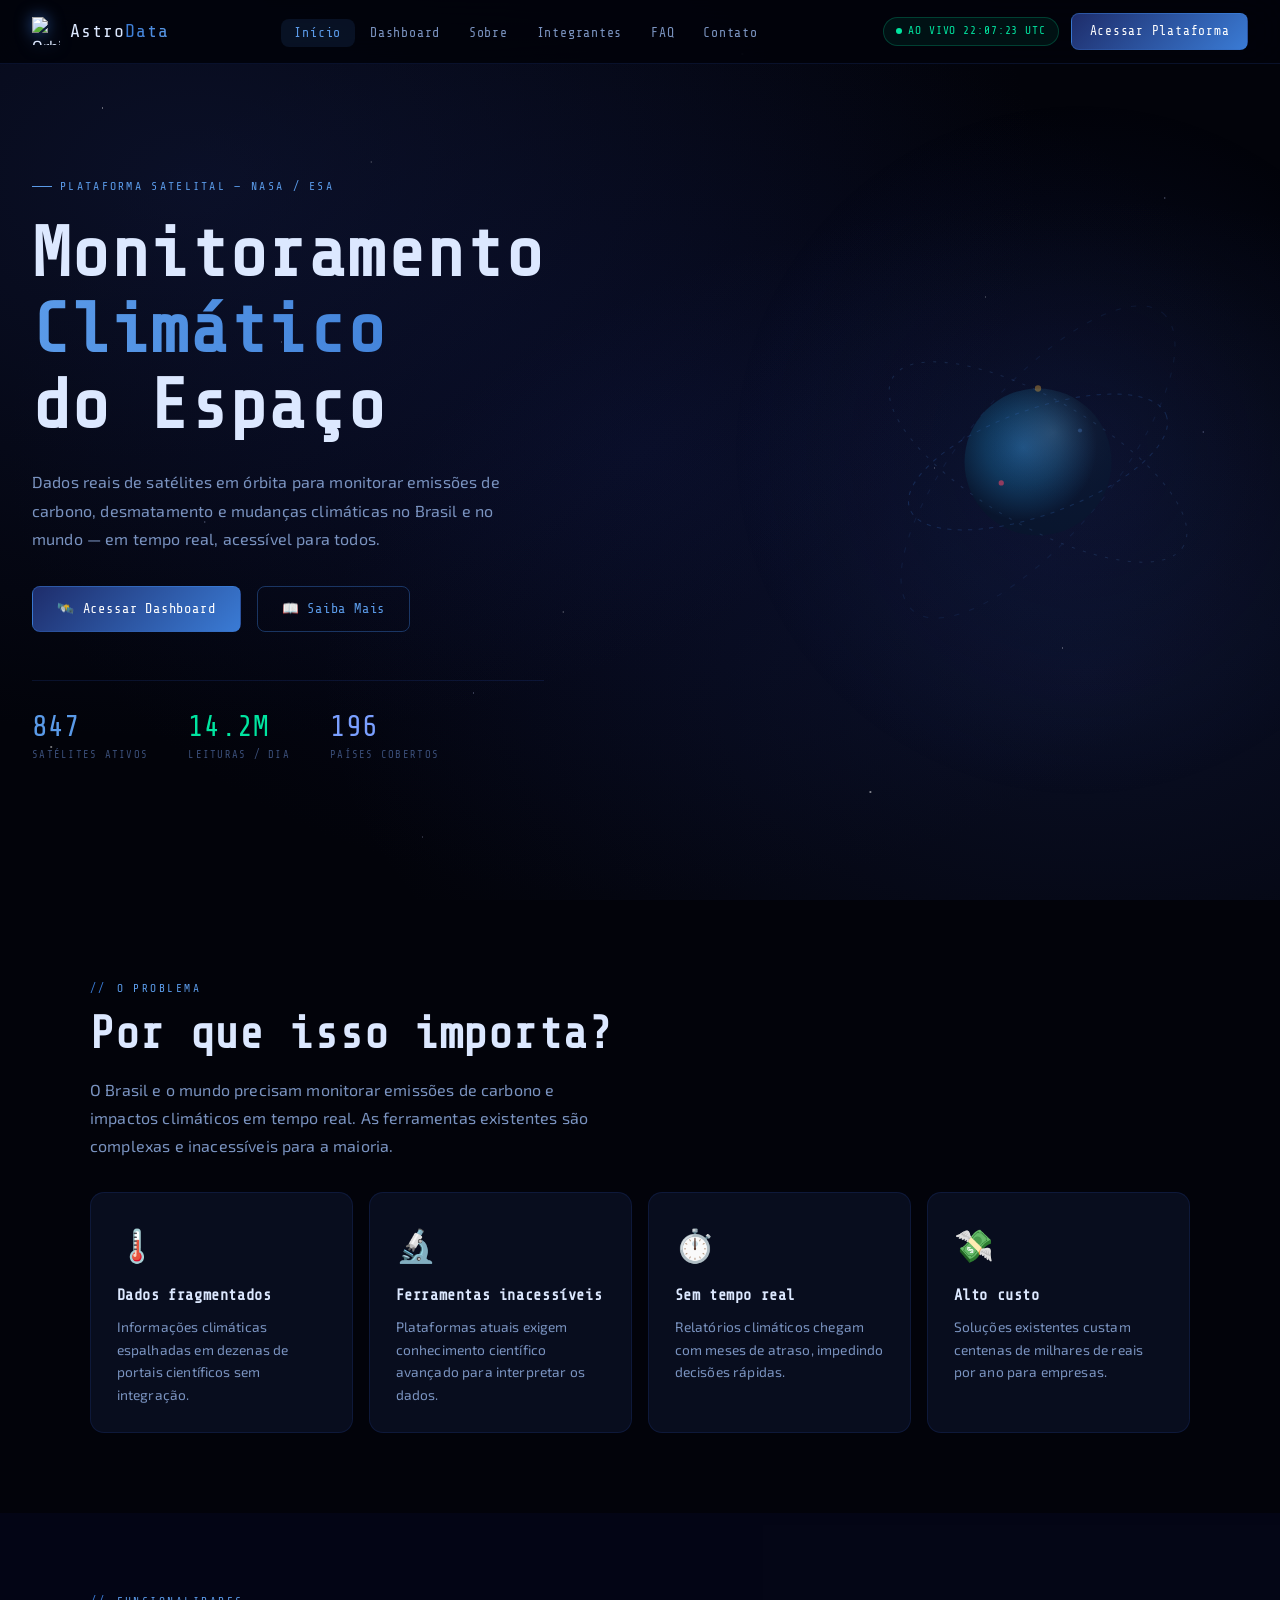
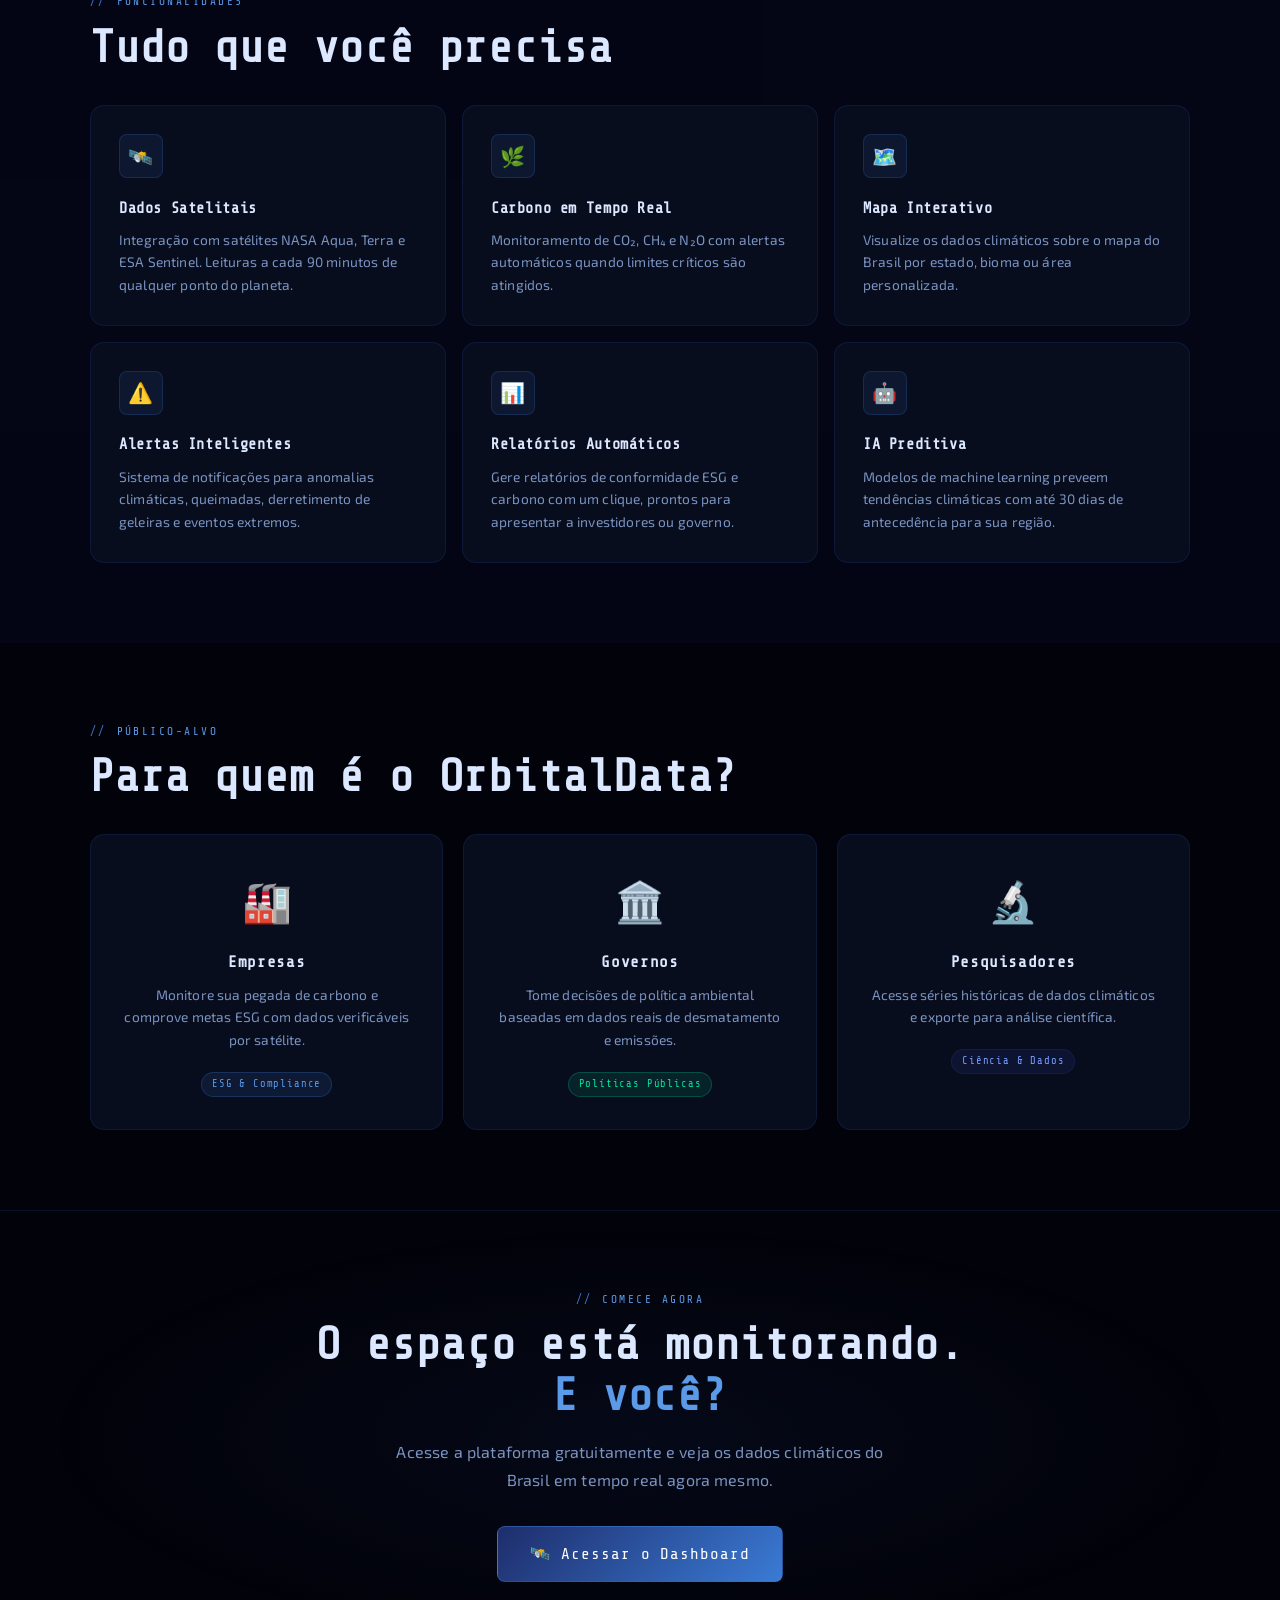
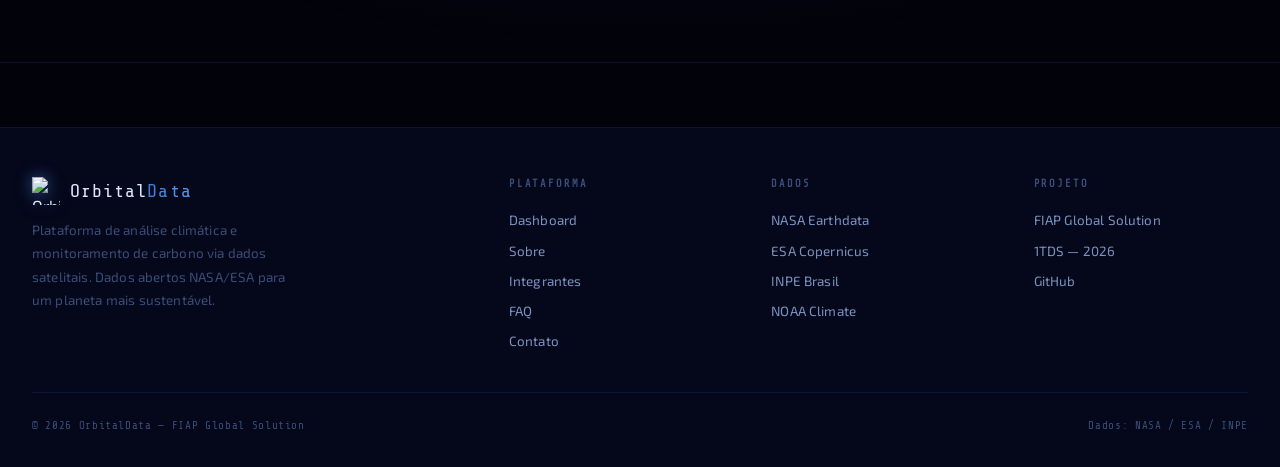
==== commit 2d395bce: "Adicionando foto" ====
--- a/index.html
+++ b/index.html
@@ -285,7 +285,7 @@
       </div>
     </footer>
 
-  </div>
+  </div> 
 
   <script src="js/main.js"></script>
    <script>
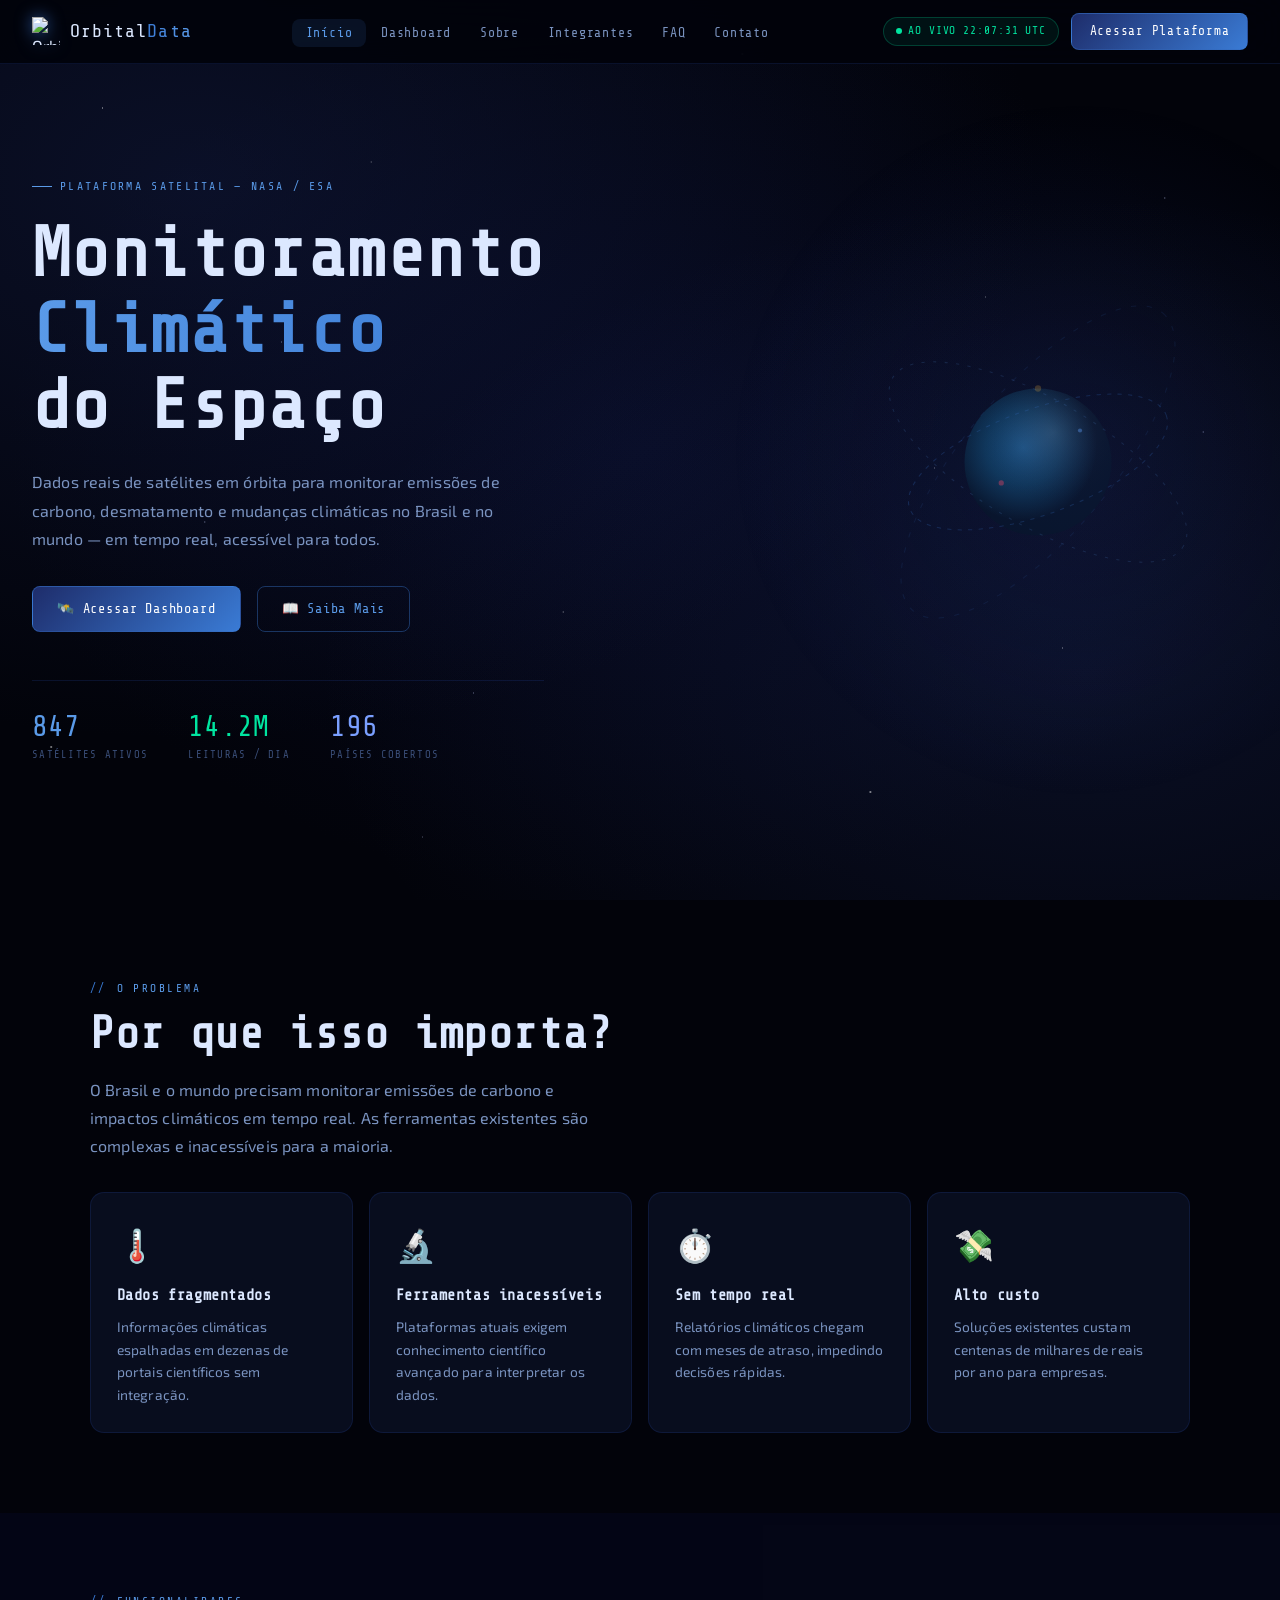
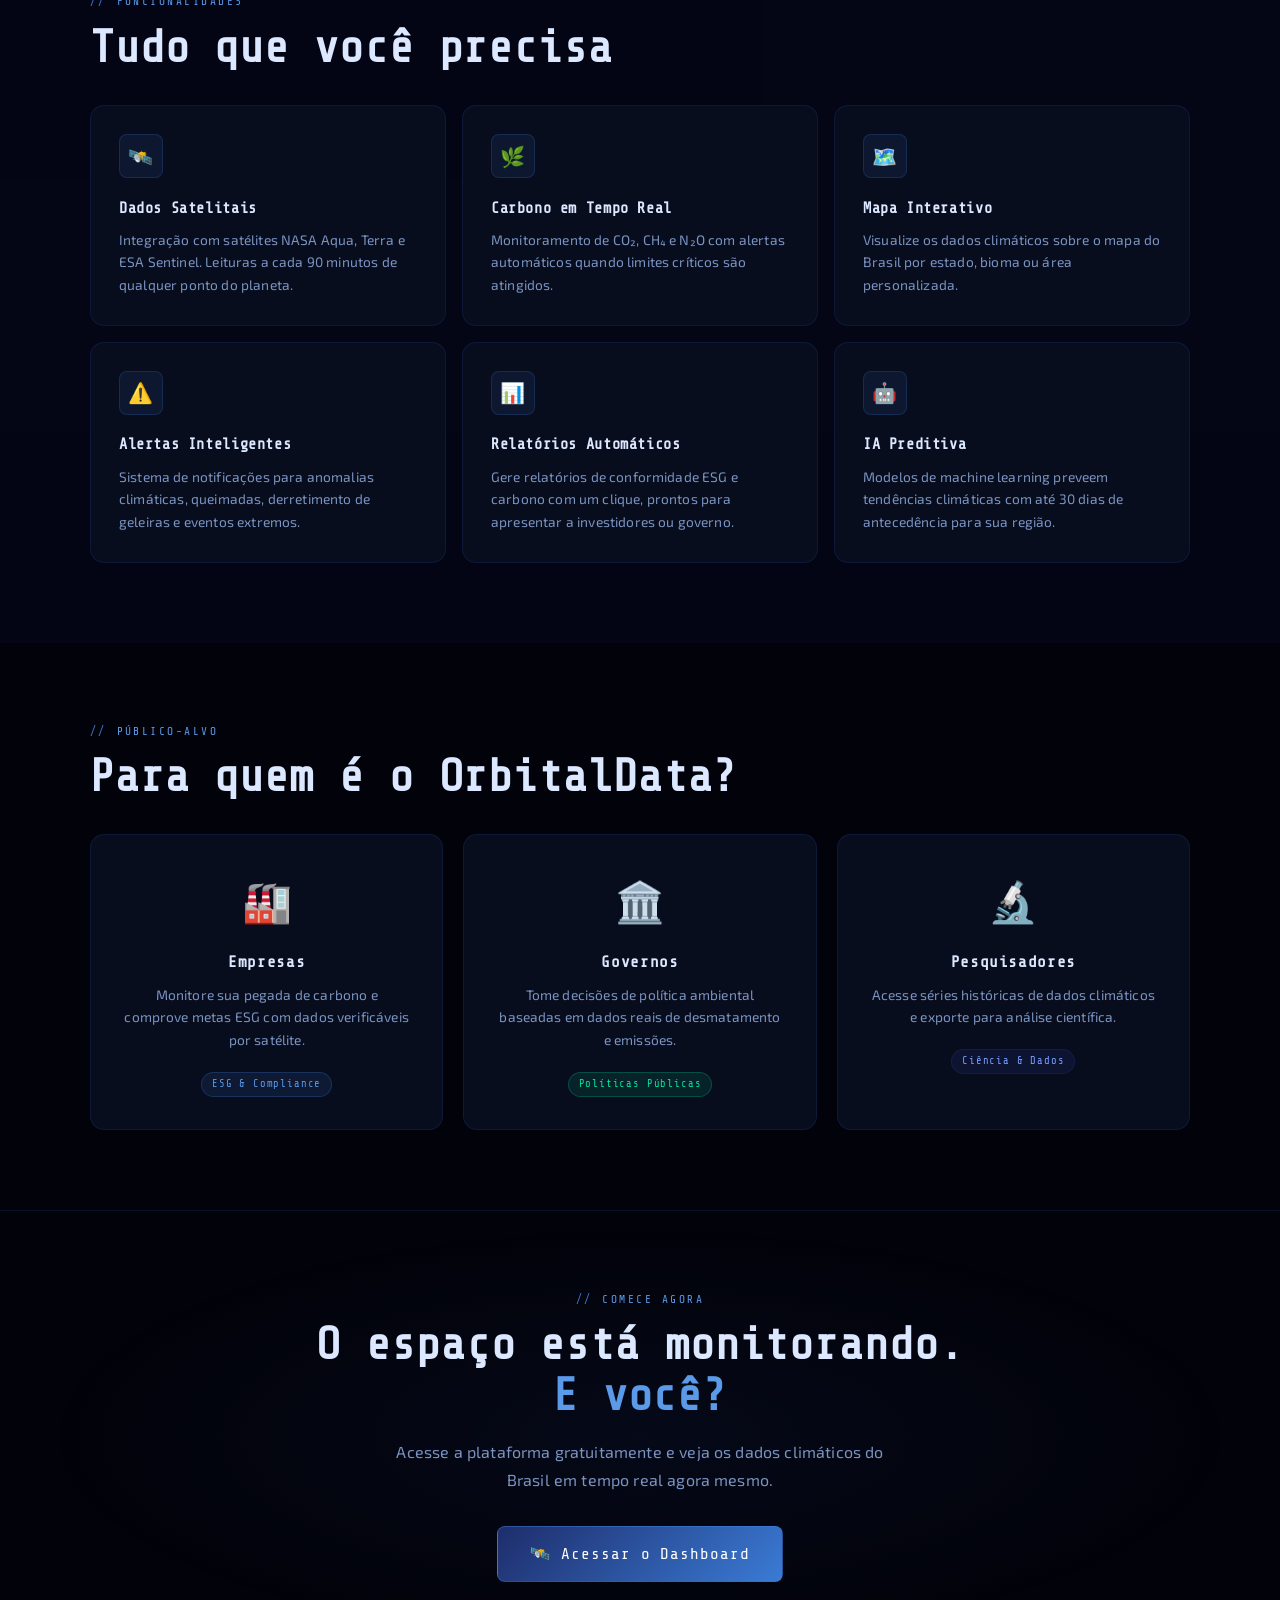
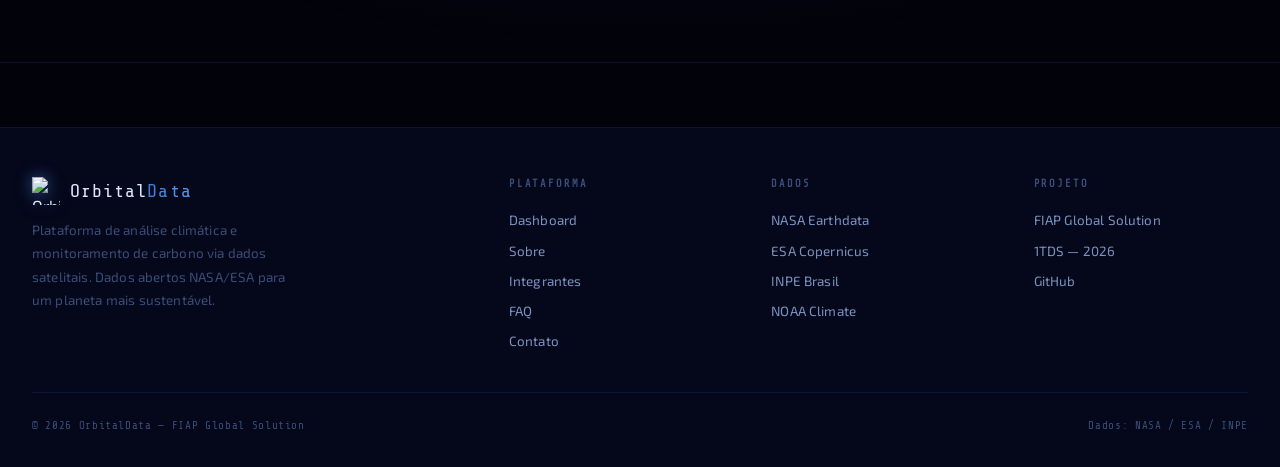
==== commit 8967a45f: "Ajustando para celular" ====
--- a/index.html
+++ b/index.html
@@ -3,7 +3,7 @@
 <head>
   <meta charset="UTF-8" />
   <meta name="viewport" content="width=device-width, initial-scale=1.0" />
-  <title>AstroData — Análise Climática via Satélite</title>
+  <title>OrbitalData — Análise Climática via Satélite</title>
   <link rel="stylesheet" href="css/style.css" />
   <link rel="stylesheet" href="css/navbar.css" />
   <link rel="stylesheet" href="css/hero.css" />
@@ -19,7 +19,7 @@
     <nav class="navbar">
       <div class="nav-logo">
         <img src="assets/orbitaldata.png" class="logo-img" alt="OrbitalData" />
-        <span>Astro<em>Data</em></span>
+        <span>Orbital<em>Data</em></span>
       </div>
       <ul class="nav-links">
         <li><a href="index.html" class="active">Início</a></li>
@@ -33,7 +33,26 @@
         <div class="nav-badge"><span class="dot"></span> AO VIVO</div>
         <a href="pages/dashboard.html" class="btn-nav">Acessar Plataforma</a>
       </div>
+      <button class="nav-hamburger" id="nav-hamburger" aria-label="Menu">
+        <span></span><span></span><span></span>
+      </button>
     </nav>
+    <!-- Menu Mobile -->
+    <div class="nav-mobile-menu" id="nav-mobile-menu">
+      <a href="index.html">Início</a>
+      <a href="pages/dashboard.html">Dashboard</a>
+      <a href="pages/mapa.html">Mapa</a>
+      <a href="pages/alertas.html">Alertas</a>
+      <a href="pages/satelites.html">Satélites</a>
+      <a href="pages/relatorios.html">Relatórios</a>
+      <div class="nav-mobile-divider"></div>
+      <a href="pages/sobre.html">Sobre</a>
+      <a href="pages/integrantes.html">Integrantes</a>
+      <a href="pages/faq.html">FAQ</a>
+      <a href="pages/contato.html">Contato</a>
+      <div class="nav-mobile-divider"></div>
+      <a href="pages/dashboard.html" class="nav-mobile-btn">🛰️ Acessar Plataforma</a>
+    </div>
 
     <!-- ══ HERO ══ -->
     <section class="hero">
@@ -285,21 +304,8 @@
       </div>
     </footer>
 
-  </div> 
+  </div>
 
   <script src="js/main.js"></script>
-   <script>
-    window.watsonAssistantChatOptions = {
-      integrationID: "da29da2b-7a75-4986-a288-9aeac525a84c",
-      region: "https://integrations.us-south.assistant.watson.appdomain.cloud",
-      serviceInstanceID: "d9839a82-0465-406f-931e-29b800e2dcec",
-      onLoad: async (instance) => { await instance.render(); }
-    };
-    setTimeout(function(){
-      const t=document.createElement('script');
-      t.src="https://web-chat.global.assistant.watson.appdomain.cloud/versions/" + (window.watsonAssistantChatOptions.clientVersion || 'latest') + "/WatsonAssistantChatEntry.js";
-      document.head.appendChild(t);
-    });
-  </script>
 </body>
 </html>
--- a/css/navbar.css
+++ b/css/navbar.css
@@ -86,4 +86,83 @@
 }
 .btn-nav:hover { opacity: 0.85; box-shadow: var(--glow-blue); }
 
-@media (max-width: 1024px) { .nav-links { display: none; } }+@media (max-width: 1024px) { .nav-links { display: none; } }
+
+/* ══ MENU MOBILE ══ */
+.nav-hamburger {
+  display: none;
+  flex-direction: column;
+  gap: 5px;
+  padding: 0.5rem;
+  cursor: pointer;
+  background: none;
+  border: none;
+}
+.nav-hamburger span {
+  display: block;
+  width: 22px;
+  height: 2px;
+  background: var(--text-secondary);
+  border-radius: 2px;
+  transition: all var(--transition);
+}
+.nav-hamburger.open span:nth-child(1) { transform: rotate(45deg) translate(5px, 5px); }
+.nav-hamburger.open span:nth-child(2) { opacity: 0; }
+.nav-hamburger.open span:nth-child(3) { transform: rotate(-45deg) translate(5px, -5px); }
+
+.nav-mobile-menu {
+  display: none;
+  position: fixed;
+  top: 64px; left: 0; right: 0;
+  background: rgba(2, 3, 10, 0.98);
+  backdrop-filter: blur(24px);
+  border-bottom: 1px solid var(--border);
+  padding: 1rem;
+  z-index: 999;
+  flex-direction: column;
+  gap: 0.25rem;
+}
+.nav-mobile-menu.open { display: flex; }
+.nav-mobile-menu a {
+  display: block;
+  padding: 0.75rem 1rem;
+  font-family: var(--font-display);
+  font-size: 0.9rem;
+  letter-spacing: 0.06em;
+  color: var(--text-secondary);
+  border-radius: var(--radius);
+  transition: all var(--transition);
+  border: 1px solid transparent;
+}
+.nav-mobile-menu a:hover {
+  color: var(--text-primary);
+  background: var(--panel-light);
+}
+.nav-mobile-menu a.active {
+  color: var(--blue-bright);
+  background: rgba(58,123,213,0.1);
+  border-color: rgba(58,123,213,0.2);
+}
+.nav-mobile-divider {
+  height: 1px;
+  background: var(--border);
+  margin: 0.5rem 0;
+}
+.nav-mobile-btn {
+  display: block;
+  padding: 0.75rem 1rem;
+  background: linear-gradient(135deg, var(--navy), var(--blue));
+  color: #fff;
+  border-radius: var(--radius);
+  font-family: var(--font-display);
+  font-size: 0.85rem;
+  letter-spacing: 0.06em;
+  text-align: center;
+  margin-top: 0.25rem;
+}
+
+@media (max-width: 1024px) {
+  .nav-hamburger { display: flex; }
+  .nav-actions .nav-badge { display: none; }
+  .nav-actions .btn-nav { display: none; }
+}
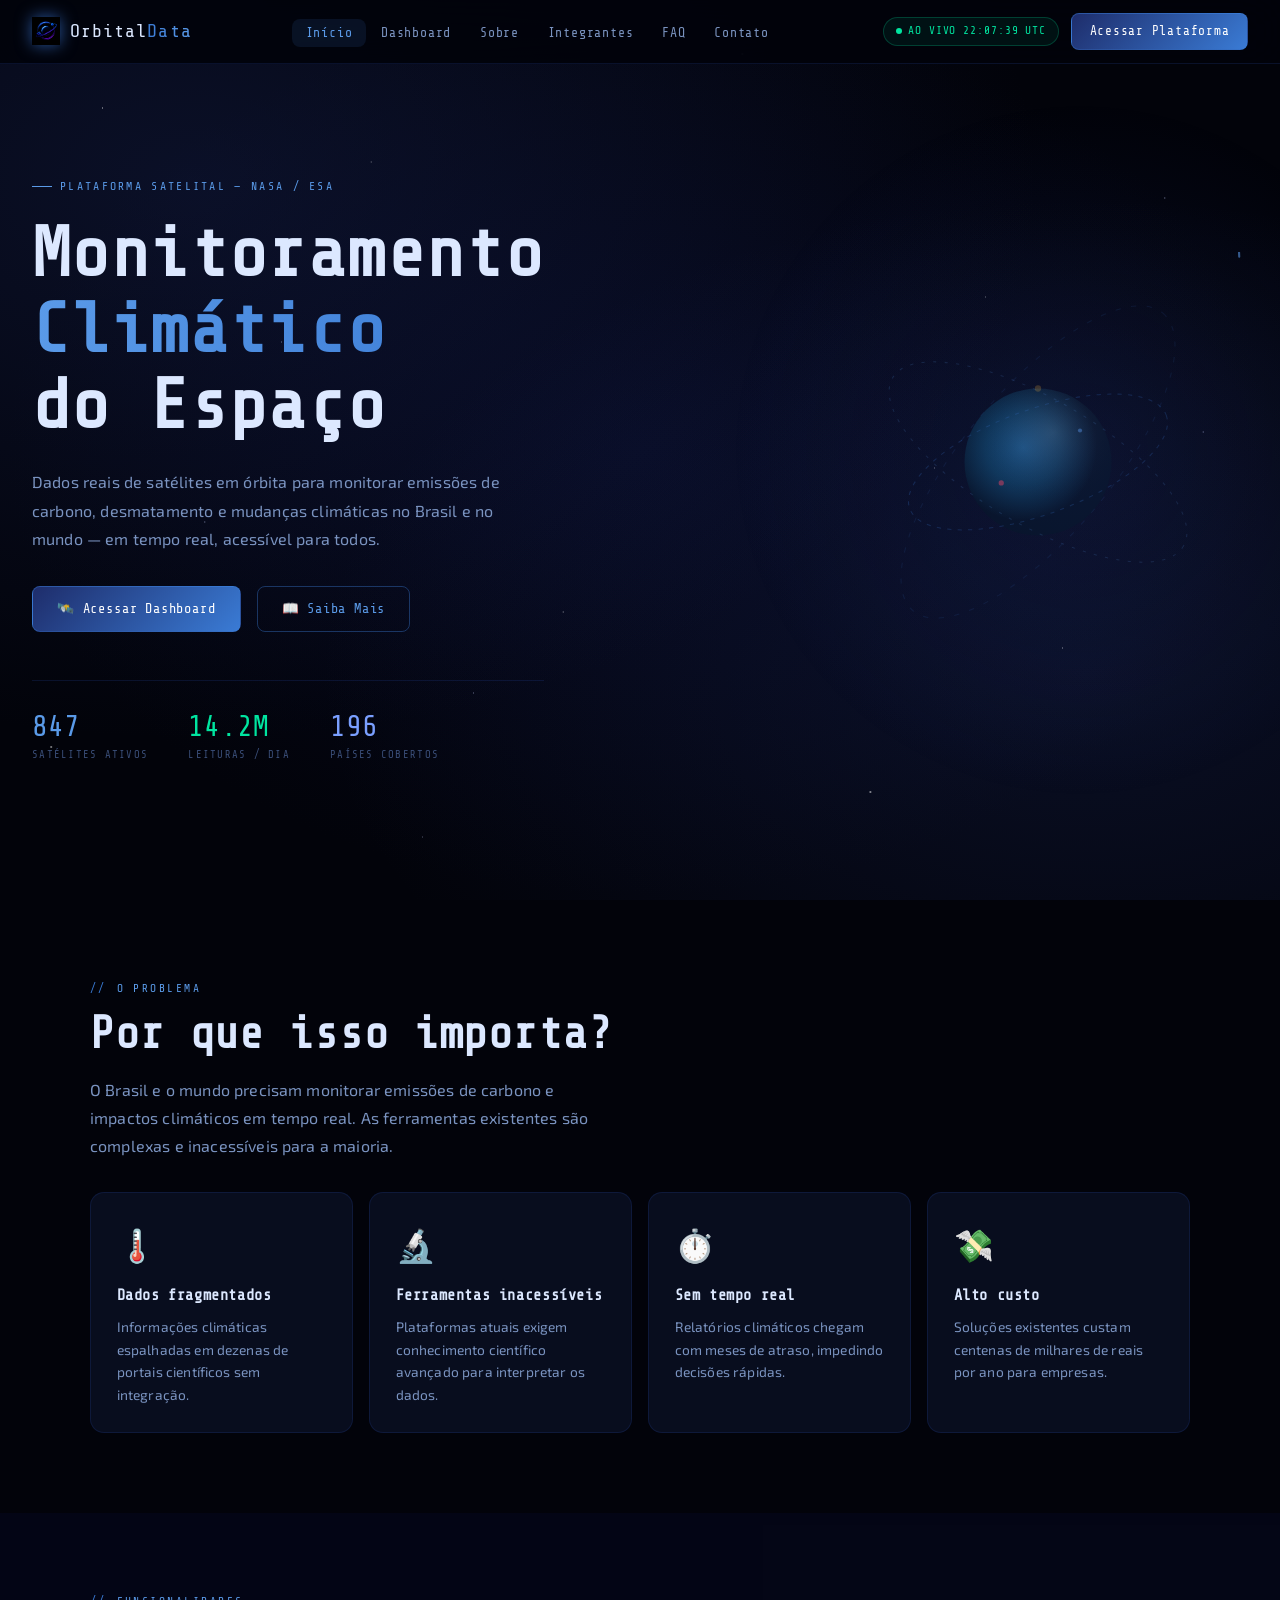
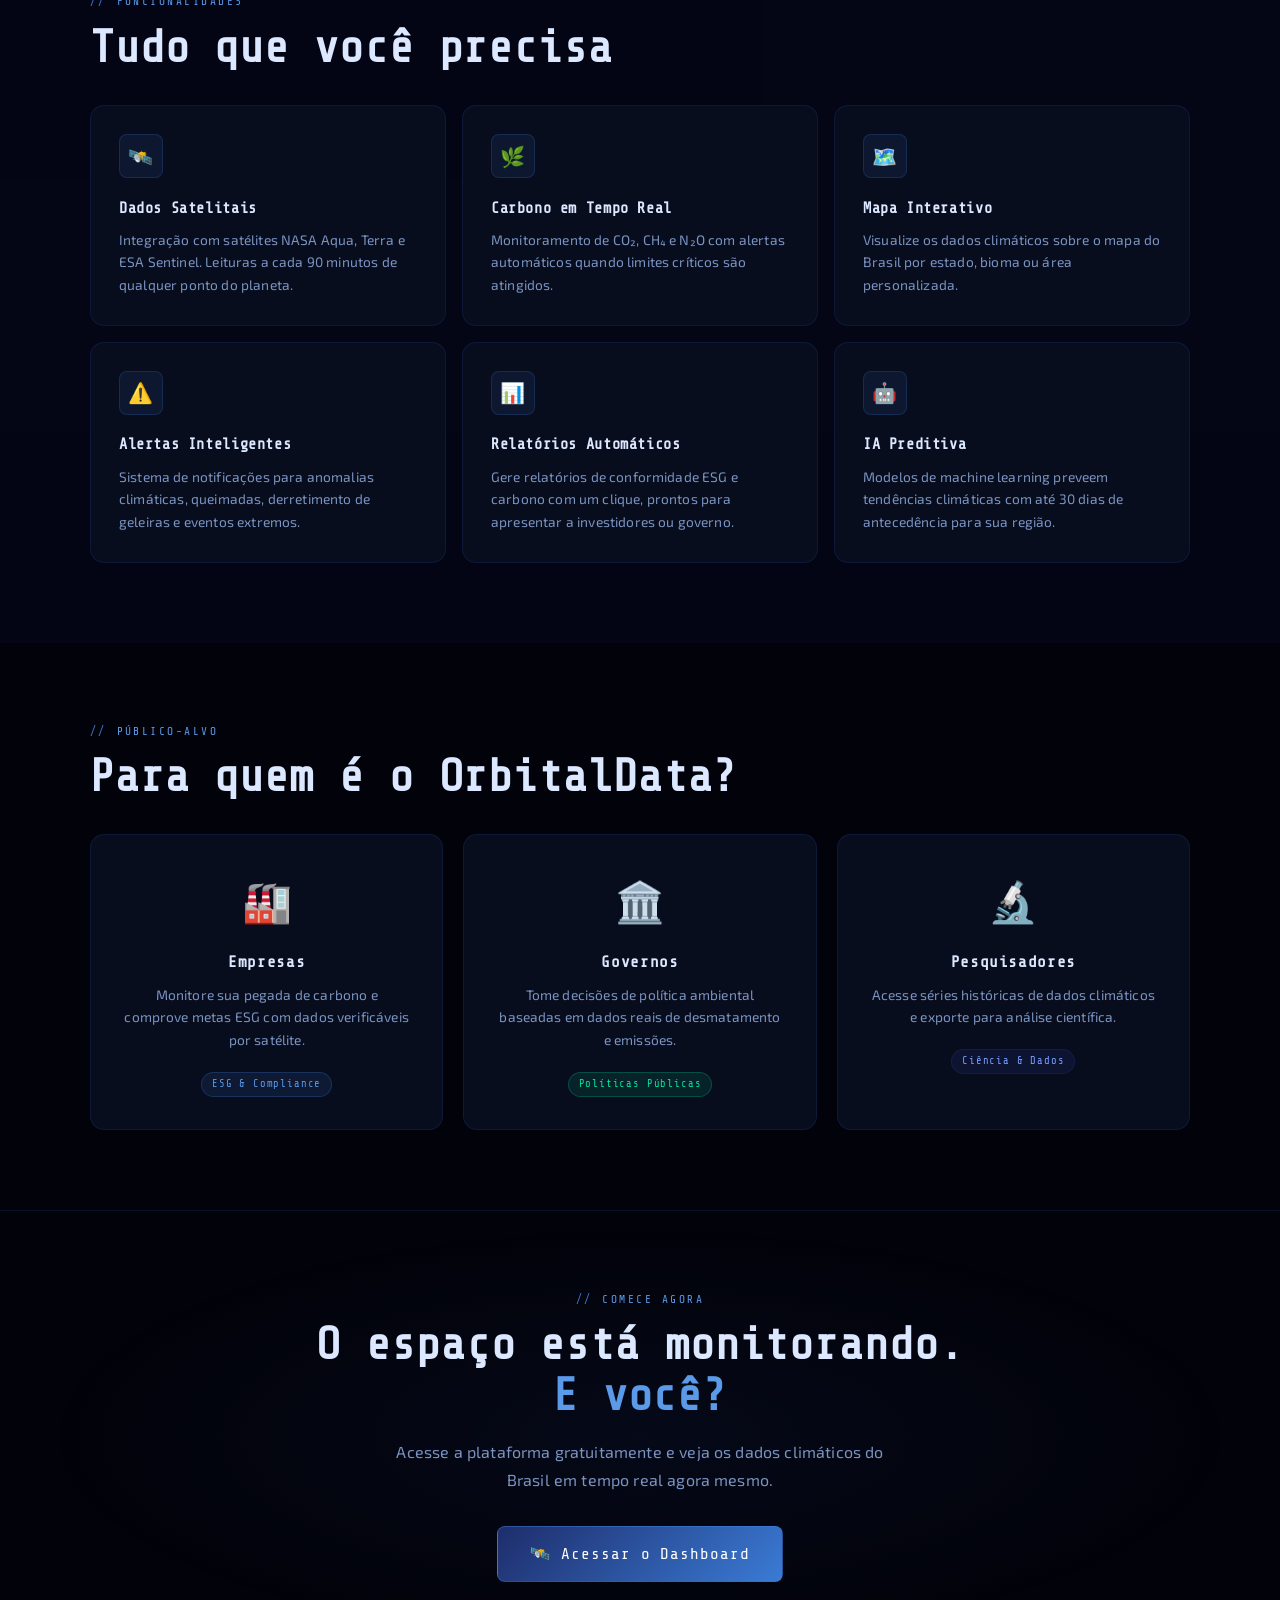
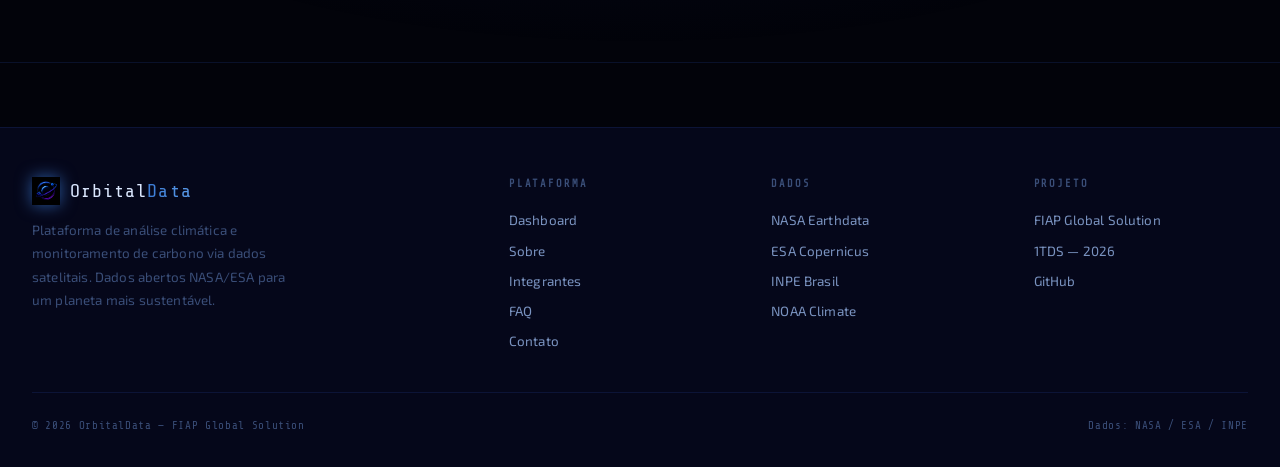
==== commit 48496a94: "Adicionando favicon, imagem no navbar e ajustando e-mail de contato" ====
--- a/index.html
+++ b/index.html
@@ -4,6 +4,7 @@
   <meta charset="UTF-8" />
   <meta name="viewport" content="width=device-width, initial-scale=1.0" />
   <title>OrbitalData — Análise Climática via Satélite</title>
+  <link rel="icon" type="image/png" href="assets/OrbitalData (3).png">
   <link rel="stylesheet" href="css/style.css" />
   <link rel="stylesheet" href="css/navbar.css" />
   <link rel="stylesheet" href="css/hero.css" />
@@ -18,7 +19,7 @@
     <!-- ══ NAVBAR ══ -->
     <nav class="navbar">
       <div class="nav-logo">
-        <img src="assets/orbitaldata.png" class="logo-img" alt="OrbitalData" />
+        <img src="assets/OrbitalData (3).png" class="logo-img" alt="OrbitalData" />
         <span>Orbital<em>Data</em></span>
       </div>
       <ul class="nav-links">
@@ -271,7 +272,7 @@
       <div class="footer-grid">
         <div class="footer-brand">
           <div class="nav-logo">
-            <img src="assets/orbitaldata.png" class="logo-img" alt="OrbitalData" />
+            <img src="assets/OrbitalData (3).png" class="logo-img" alt="OrbitalData" />
             <span>Orbital<em>Data</em></span>
           </div>
           <p>Plataforma de análise climática e monitoramento de carbono via dados satelitais. Dados abertos NASA/ESA para um planeta mais sustentável.</p>
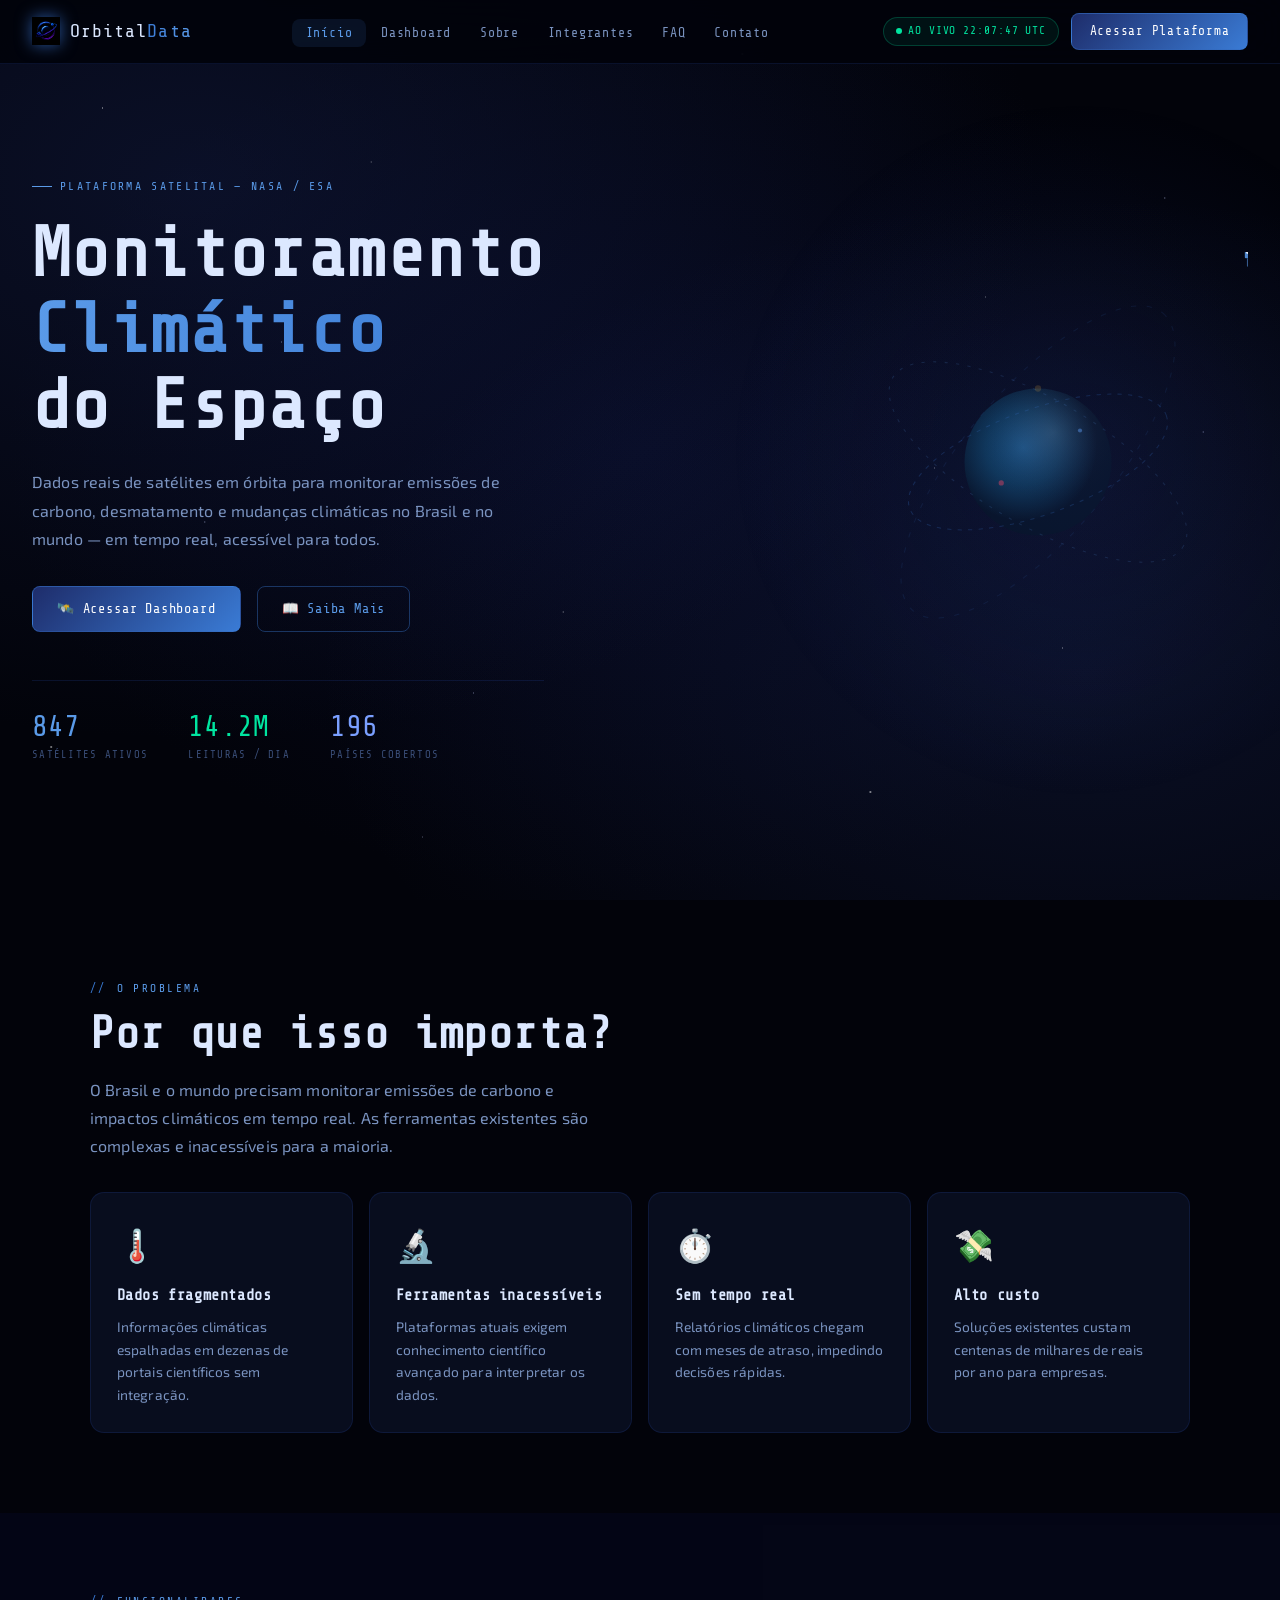
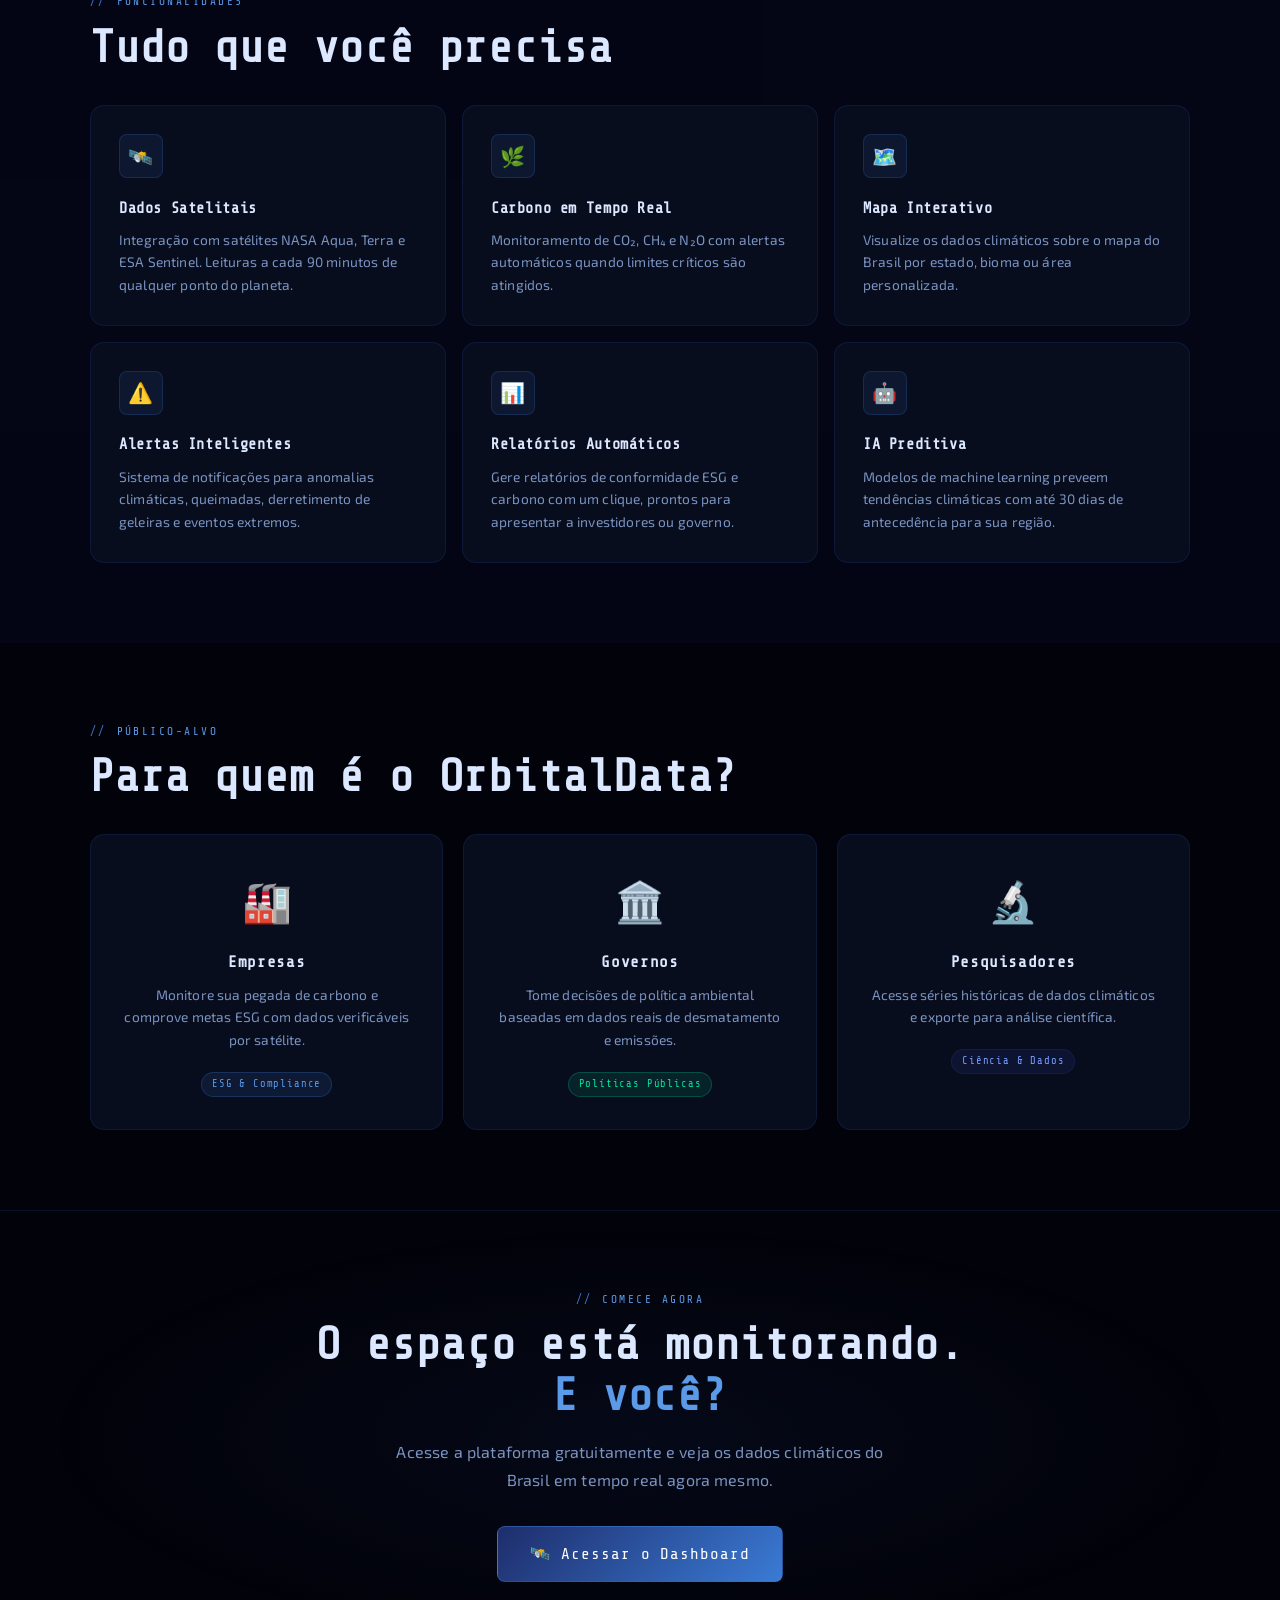
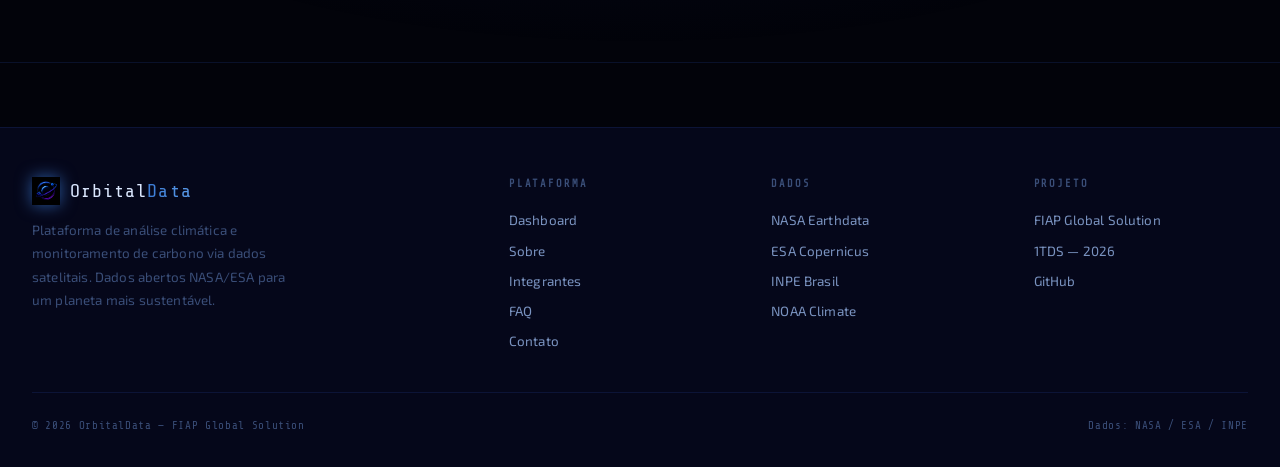
==== commit ce370602: "Adicionando o Watson" ====
--- a/index.html
+++ b/index.html
@@ -308,5 +308,18 @@
   </div>
 
   <script src="js/main.js"></script>
+   <script>
+window.watsonAssistantChatOptions = {
+integrationID: "da29da2b-7a75-4986-a288-9aeac525a84c",
+region: "https://integrations.us-south.assistant.watson.appdomain.cloud",
+serviceInstanceID: "d9839a82-0465-406f-931e-29b800e2dcec",
+onLoad: async (instance) => { await instance.render(); }
+};
+setTimeout(function(){
+const t=document.createElement('script');
+t.src="https://web-chat.global.assistant.watson.appdomain.cloud/versions/" + (window.watsonAssistantChatOptions.clientVersion || 'latest') + "/WatsonAssistantChatEntry.js";
+document.head.appendChild(t);
+});
+</script>
 </body>
-</html>+</html>
